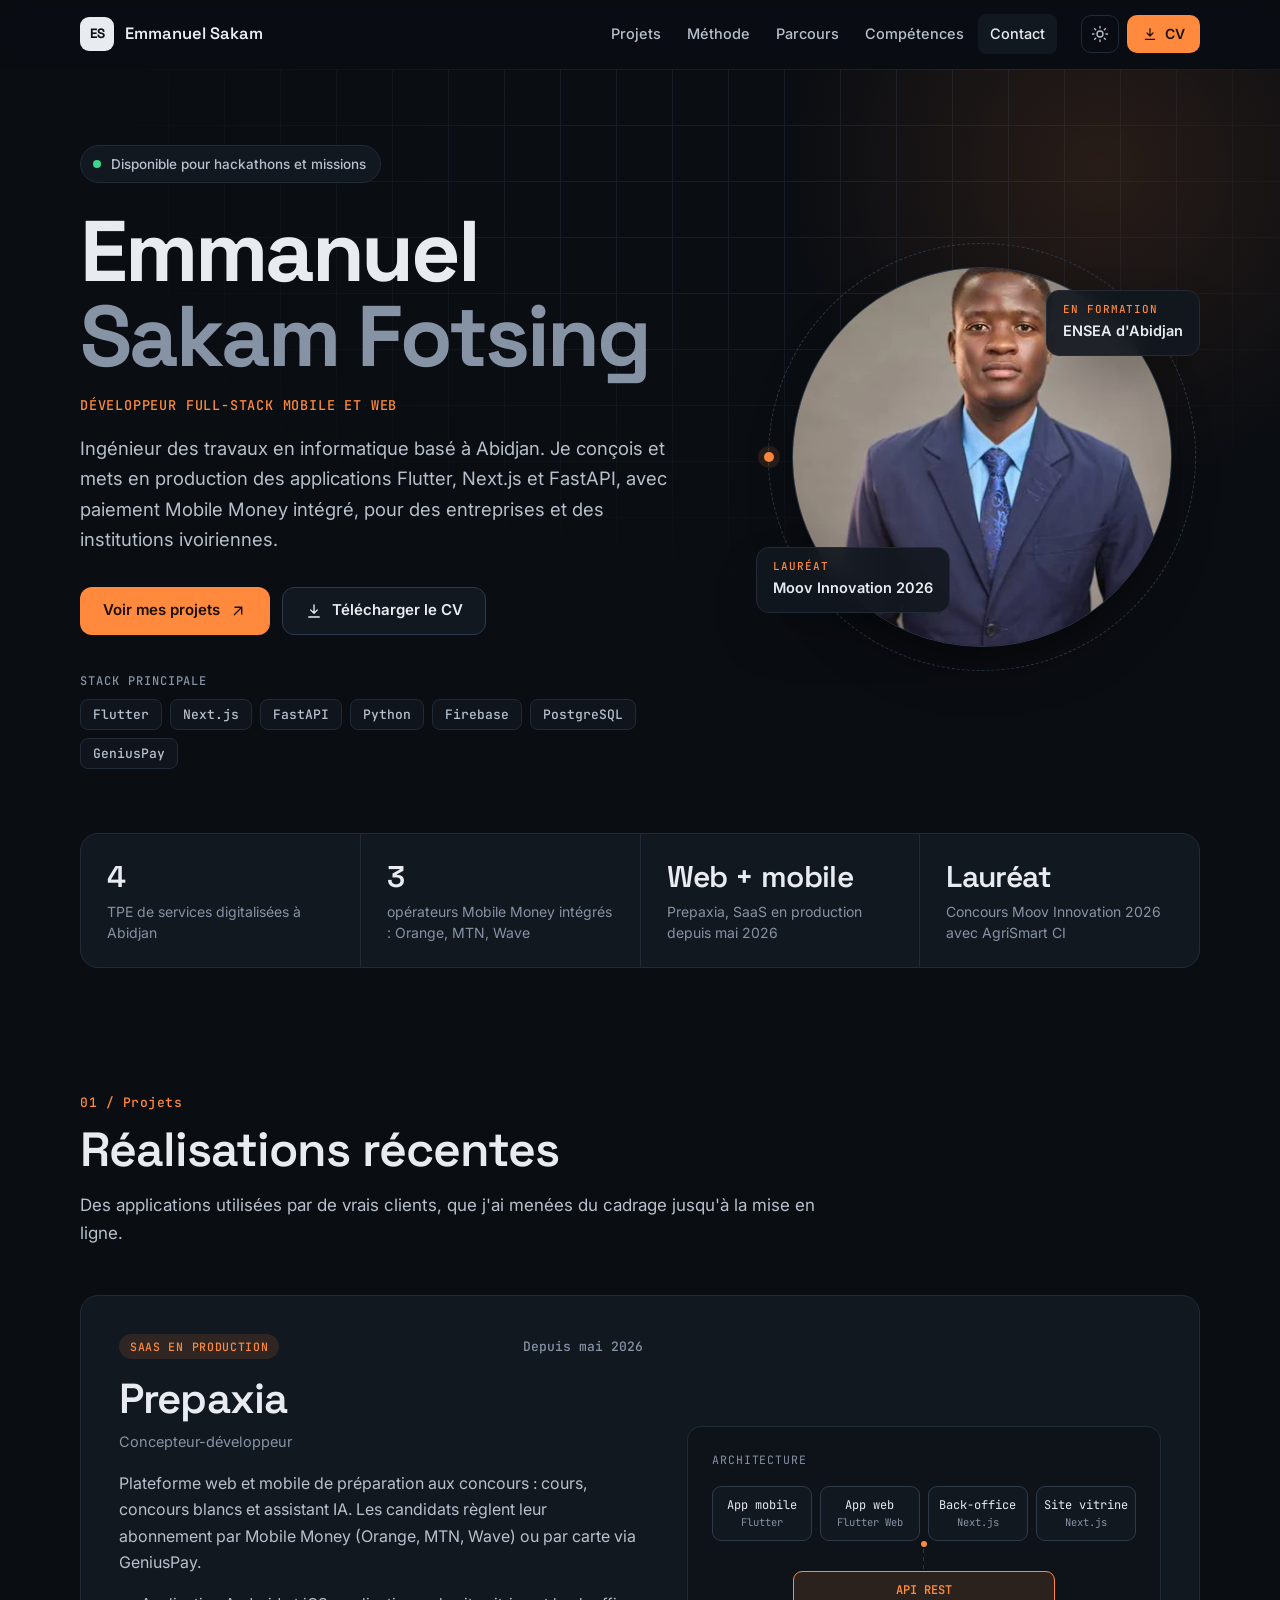
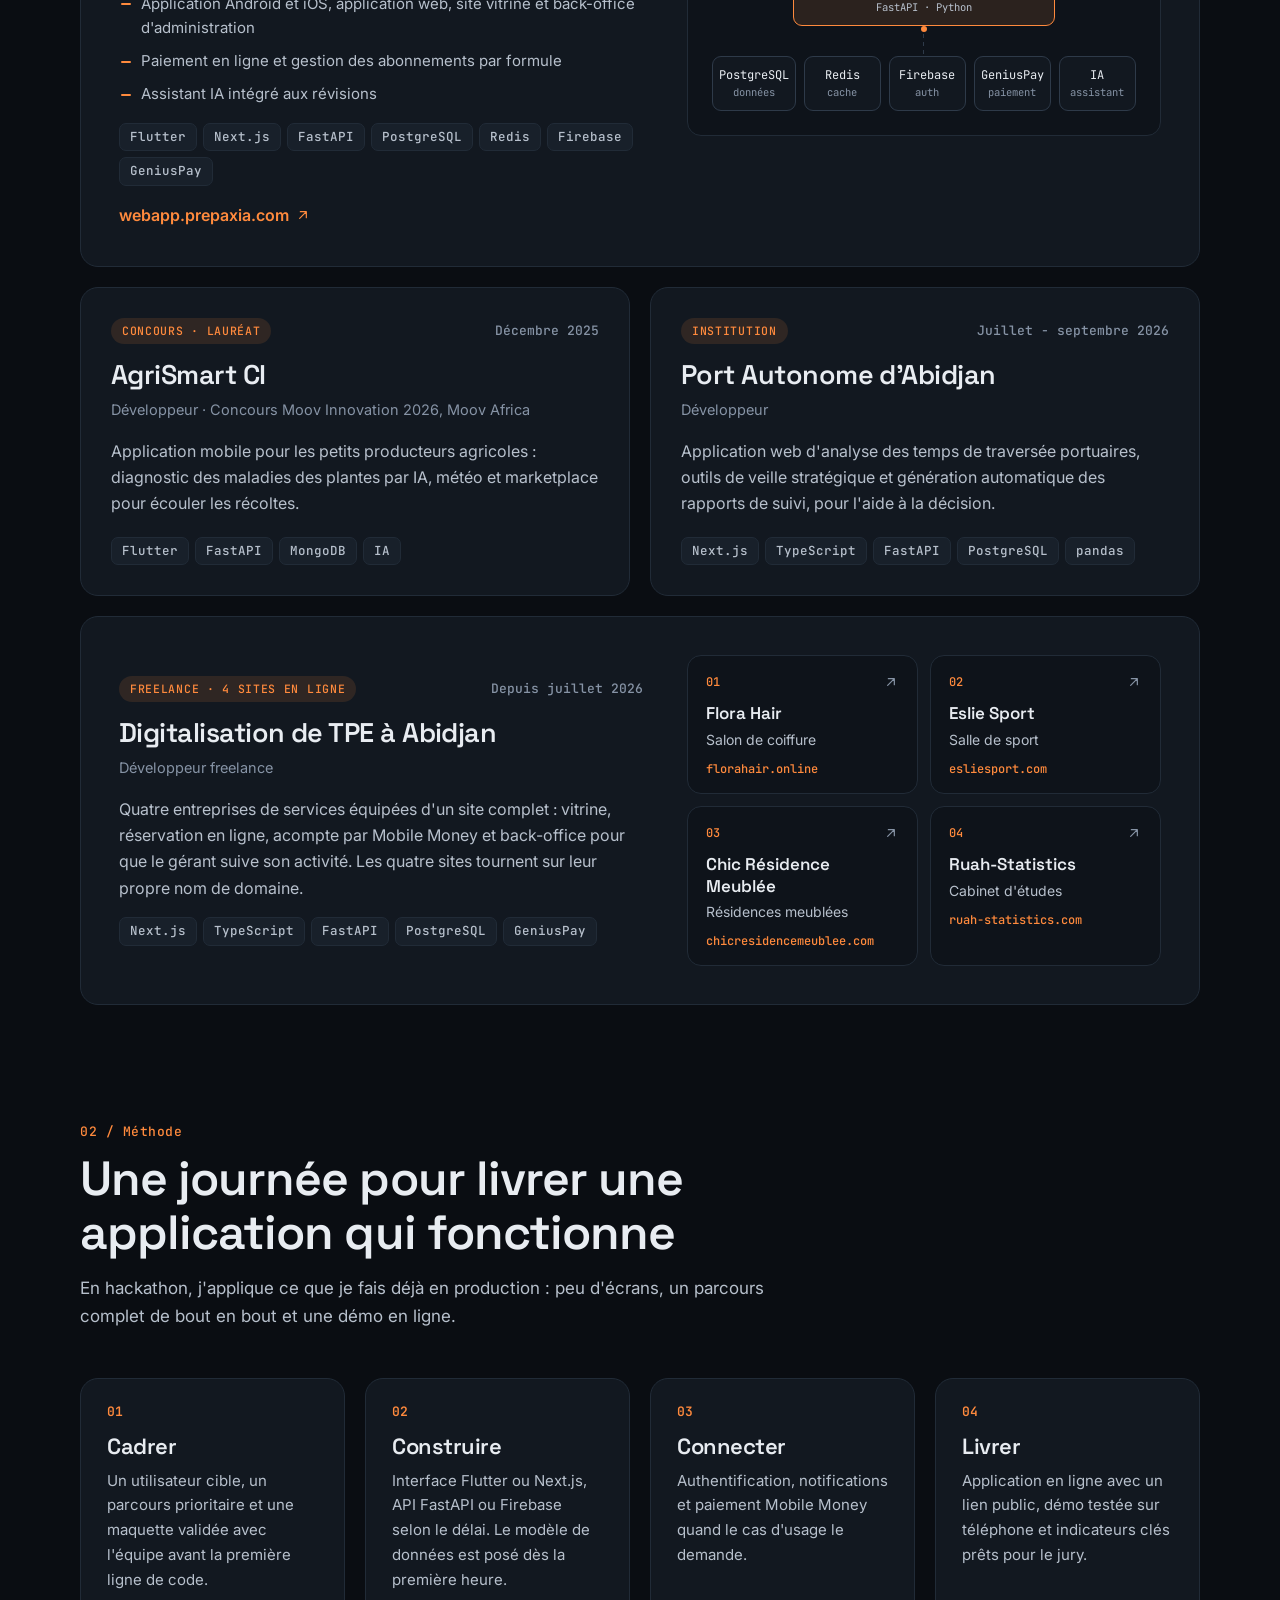
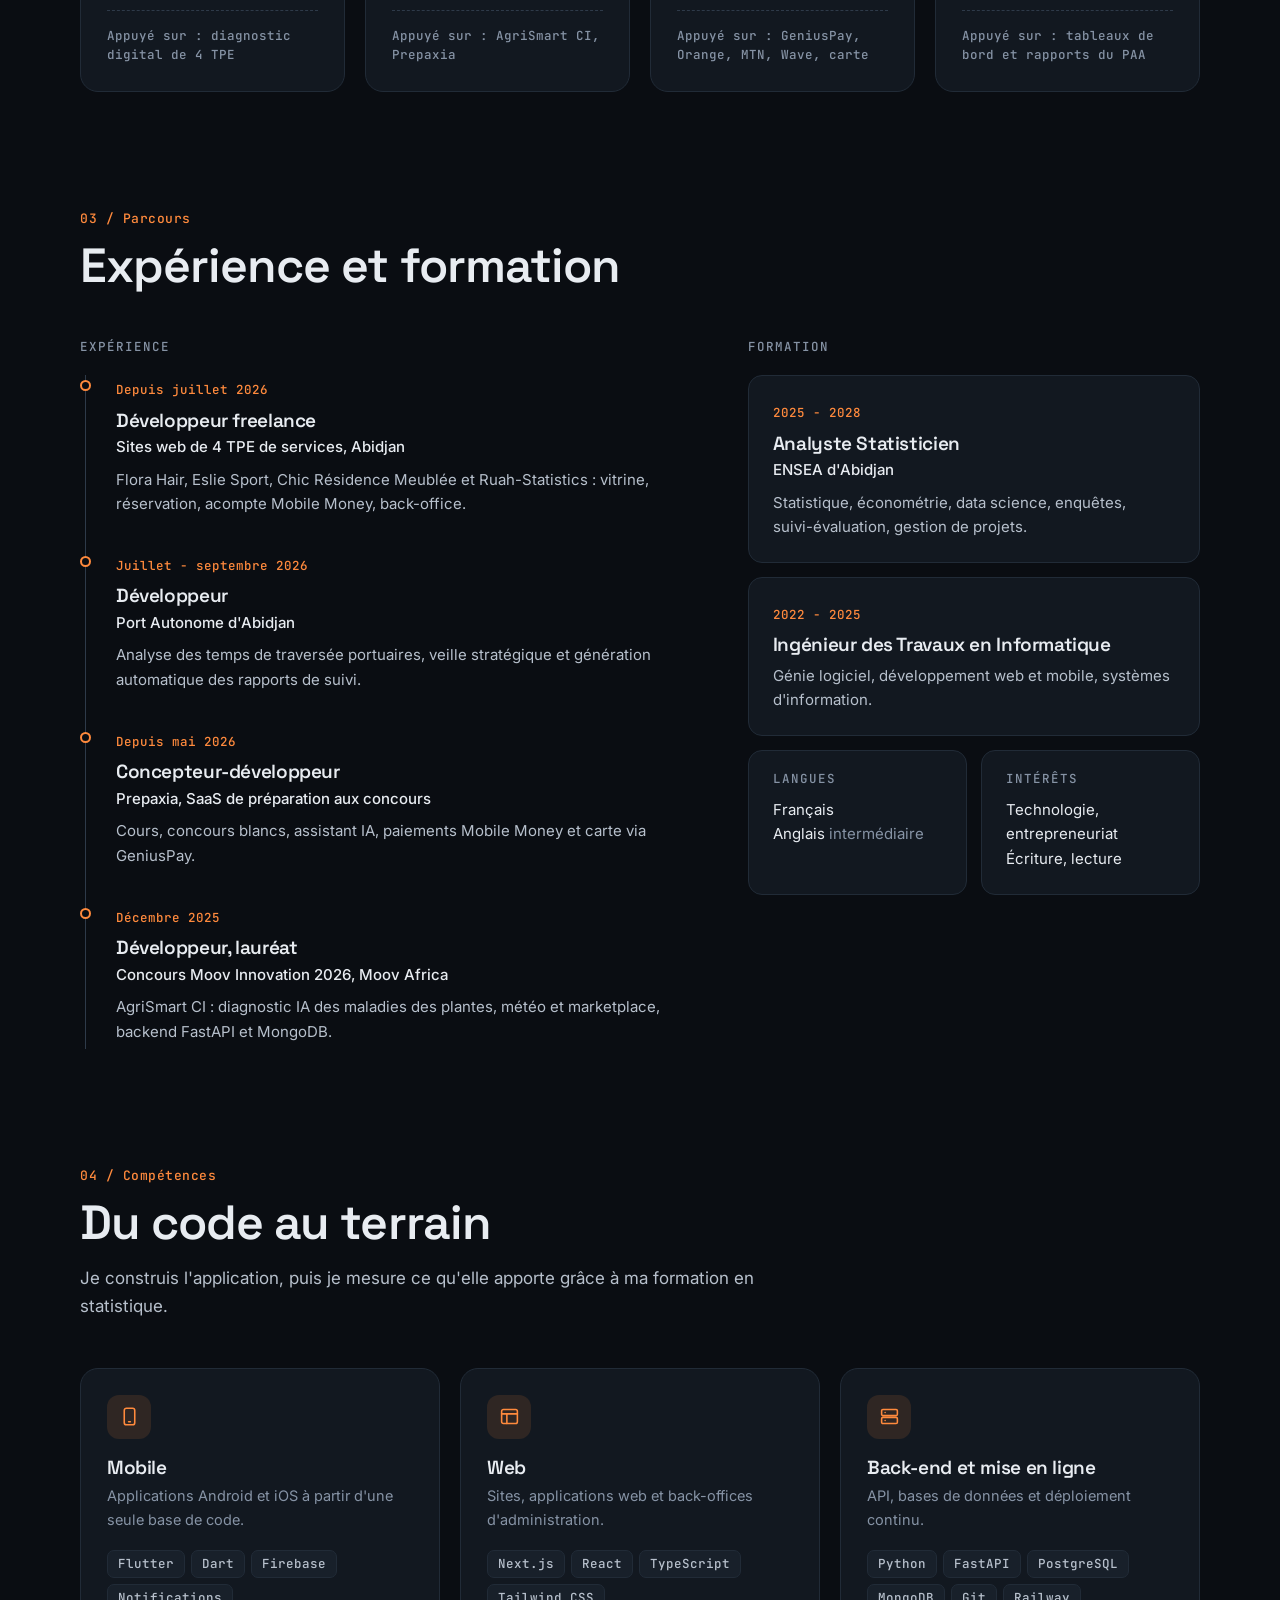
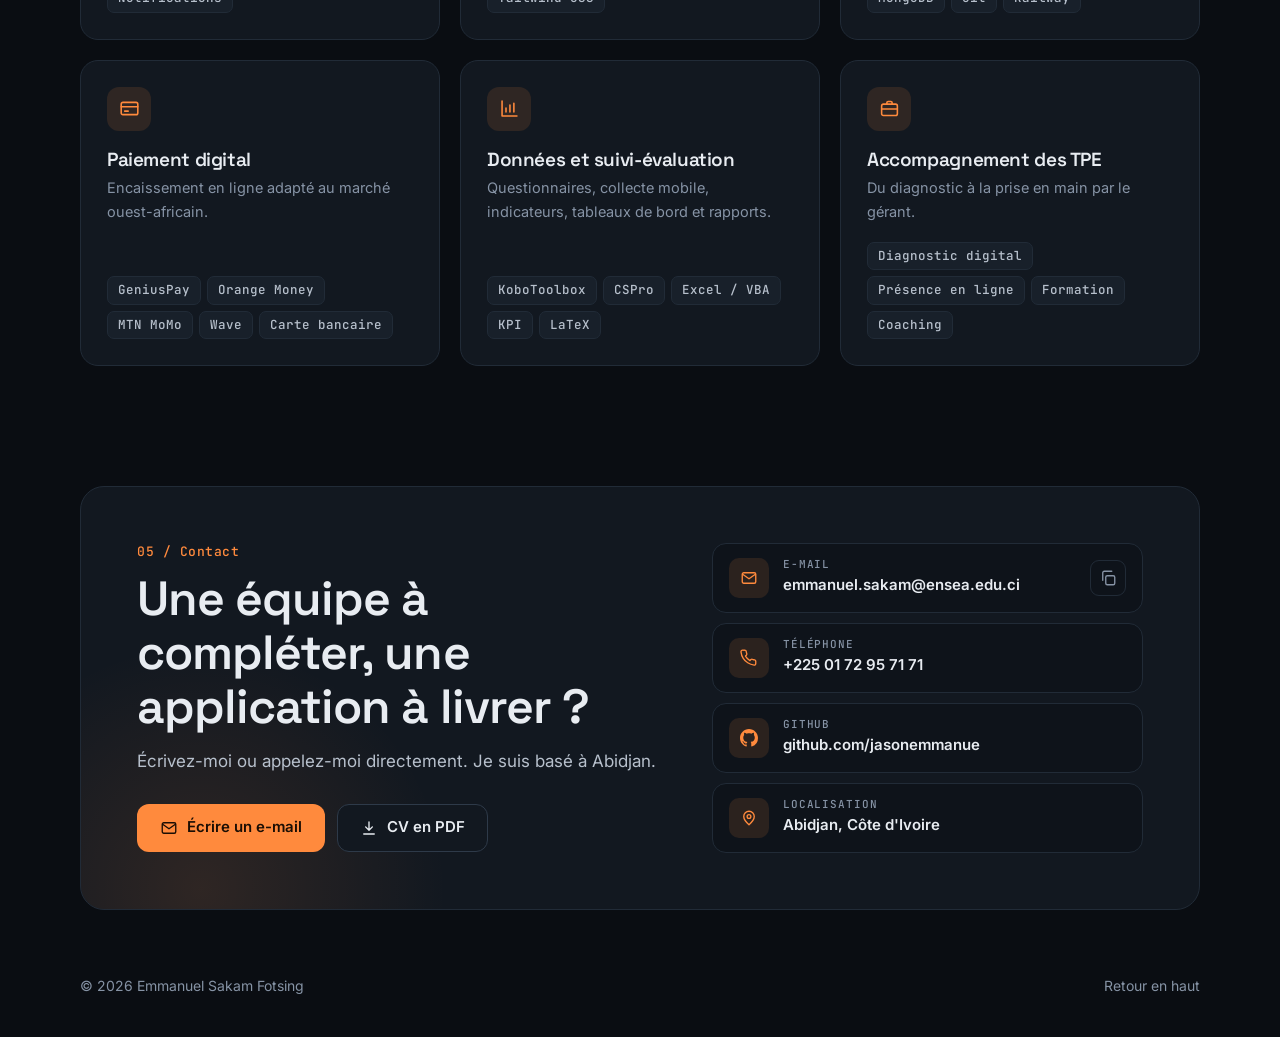
==== site/index.html @ eebc885f "Portfolio d'Emmanuel Sakam Fotsing Site statique (HTML, CSS, JavaScript) présentant mes projets, mon" ====
<!doctype html>
<html lang="fr" data-theme="dark">
<head>
  <meta charset="utf-8">
  <meta name="viewport" content="width=device-width, initial-scale=1">
  <title>Emmanuel Sakam Fotsing | Développeur full-stack Flutter, Next.js, FastAPI</title>
  <meta name="description" content="Portfolio d'Emmanuel Sakam Fotsing, ingénieur des travaux en informatique à Abidjan. Applications mobiles et web en Flutter, Next.js et FastAPI, avec paiement Mobile Money.">
  <meta name="author" content="Emmanuel Sakam Fotsing">
  <meta name="theme-color" content="#0A0D12">
  <link rel="canonical" href="https://portfolio-production-d388.up.railway.app/">
  <link rel="icon" href="assets/favicon.svg" type="image/svg+xml">
  <link rel="apple-touch-icon" href="assets/photo.jpg">

  <meta property="og:type" content="profile">
  <meta property="og:locale" content="fr_FR">
  <meta property="og:title" content="Emmanuel Sakam Fotsing | Développeur full-stack">
  <meta property="og:description" content="Applications mobiles et web en Flutter, Next.js et FastAPI, avec paiement Mobile Money. Abidjan, Côte d'Ivoire.">
  <meta property="og:url" content="https://portfolio-production-d388.up.railway.app/">
  <meta property="og:image" content="https://portfolio-production-d388.up.railway.app/assets/og.png">
  <meta property="og:image:width" content="1200">
  <meta property="og:image:height" content="630">
  <meta name="twitter:card" content="summary_large_image">

  <link rel="preconnect" href="https://fonts.googleapis.com">
  <link rel="preconnect" href="https://fonts.gstatic.com" crossorigin>
  <link rel="stylesheet" href="https://fonts.googleapis.com/css2?family=Inter:wght@400;500;600&family=JetBrains+Mono:wght@400;500;600&family=Space+Grotesk:wght@500;600;700&display=swap">
  <link rel="stylesheet" href="styles.css">
  <script>
    (function () {
      var t;
      try { t = localStorage.getItem("theme"); } catch (e) {}
      if (t === "light" || t === "dark") document.documentElement.setAttribute("data-theme", t);
      document.documentElement.classList.add("js");
    })();
  </script>
  <script type="application/ld+json">
  {
    "@context": "https://schema.org",
    "@type": "Person",
    "name": "Emmanuel Sakam Fotsing",
    "jobTitle": "Développeur full-stack mobile et web",
    "email": "mailto:emmanuel.sakam@ensea.edu.ci",
    "telephone": "+225 01 72 95 71 71",
    "address": { "@type": "PostalAddress", "addressLocality": "Abidjan", "addressCountry": "CI" },
    "alumniOf": "ENSEA d'Abidjan",
    "sameAs": ["https://github.com/jasonemmanue"],
    "knowsAbout": ["Flutter", "Next.js", "FastAPI", "Python", "Firebase", "Mobile Money", "Analyse de données"]
  }
  </script>
</head>
<body>
  <a class="skip" href="#contenu">Aller au contenu</a>

  <svg width="0" height="0" style="position:absolute" aria-hidden="true">
    <symbol id="i-sun" viewBox="0 0 24 24"><circle cx="12" cy="12" r="4"/><path d="M12 2v2M12 20v2M4.9 4.9l1.4 1.4M17.7 17.7l1.4 1.4M2 12h2M20 12h2M4.9 19.1l1.4-1.4M17.7 6.3l1.4-1.4"/></symbol>
    <symbol id="i-moon" viewBox="0 0 24 24"><path d="M21 12.8A9 9 0 1 1 11.2 3a7 7 0 0 0 9.8 9.8z"/></symbol>
    <symbol id="i-menu" viewBox="0 0 24 24"><path d="M4 7h16M4 12h16M4 17h16"/></symbol>
    <symbol id="i-arrow" viewBox="0 0 24 24"><path d="M7 17 17 7M8 7h9v9"/></symbol>
    <symbol id="i-down" viewBox="0 0 24 24"><path d="M12 4v11m0 0-4.5-4.5M12 15l4.5-4.5M5 20h14"/></symbol>
    <symbol id="i-mail" viewBox="0 0 24 24"><rect x="3" y="5" width="18" height="14" rx="2"/><path d="m3.5 7 8.5 6 8.5-6"/></symbol>
    <symbol id="i-phone" viewBox="0 0 24 24"><path d="M21 16.4v3a2 2 0 0 1-2.2 2 19.6 19.6 0 0 1-8.5-3 19.3 19.3 0 0 1-6-6 19.6 19.6 0 0 1-3-8.6A2 2 0 0 1 3.3 1.6h3a2 2 0 0 1 2 1.7c.1 1 .4 1.9.7 2.8a2 2 0 0 1-.5 2.1L7.3 9.4a16 16 0 0 0 6 6l1.3-1.3a2 2 0 0 1 2.1-.4c.9.3 1.8.6 2.8.7a2 2 0 0 1 1.5 2z"/></symbol>
    <symbol id="i-github" viewBox="0 0 16 16"><path fill="currentColor" stroke="none" d="M8 0C3.58 0 0 3.58 0 8c0 3.54 2.29 6.53 5.47 7.59.4.07.55-.17.55-.38 0-.19-.01-.82-.01-1.49-2.01.37-2.53-.49-2.69-.94-.09-.23-.48-.94-.82-1.13-.28-.15-.68-.52-.01-.53.63-.01 1.08.58 1.23.82.72 1.21 1.87.87 2.33.66.07-.52.28-.87.51-1.07-1.78-.2-3.64-.89-3.64-3.95 0-.87.31-1.59.82-2.15-.08-.2-.36-1.02.08-2.12 0 0 .67-.21 2.2.82.64-.18 1.32-.27 2-.27.68 0 1.36.09 2 .27 1.53-1.04 2.2-.82 2.2-.82.44 1.1.16 1.92.08 2.12.51.56.82 1.27.82 2.15 0 3.07-1.87 3.75-3.65 3.95.29.25.54.73.54 1.48 0 1.07-.01 1.93-.01 2.2 0 .21.15.46.55.38A8.01 8.01 0 0 0 16 8c0-4.42-3.58-8-8-8z"/></symbol>
    <symbol id="i-pin" viewBox="0 0 24 24"><path d="M12 21s-7-6.1-7-11a7 7 0 1 1 14 0c0 4.9-7 11-7 11z"/><circle cx="12" cy="10" r="2.5"/></symbol>
    <symbol id="i-copy" viewBox="0 0 24 24"><rect x="9" y="9" width="12" height="12" rx="2"/><path d="M5 15V5a2 2 0 0 1 2-2h10"/></symbol>
    <symbol id="i-check" viewBox="0 0 24 24"><path d="m5 12.5 4.5 4.5L19 7.5"/></symbol>
    <symbol id="i-mobile" viewBox="0 0 24 24"><rect x="6" y="2.5" width="12" height="19" rx="2.5"/><path d="M11 18h2"/></symbol>
    <symbol id="i-web" viewBox="0 0 24 24"><rect x="3" y="4" width="18" height="16" rx="2"/><path d="M3 9h18M9 9v11"/></symbol>
    <symbol id="i-server" viewBox="0 0 24 24"><rect x="3" y="4" width="18" height="7" rx="1.5"/><rect x="3" y="13" width="18" height="7" rx="1.5"/><path d="M7 7.5h.01M7 16.5h.01"/></symbol>
    <symbol id="i-card" viewBox="0 0 24 24"><rect x="2.5" y="5" width="19" height="14" rx="2"/><path d="M2.5 10h19M6.5 15h4"/></symbol>
    <symbol id="i-chart" viewBox="0 0 24 24"><path d="M3.5 3.5v17h17"/><path d="M8 16v-4.5M12.5 16V8M17 16V6"/></symbol>
    <symbol id="i-brief" viewBox="0 0 24 24"><rect x="3" y="7" width="18" height="13" rx="2"/><path d="M9 7V5.5A1.5 1.5 0 0 1 10.5 4h3A1.5 1.5 0 0 1 15 5.5V7M3 12.5h18"/></symbol>
  </svg>

  <header class="nav">
    <div class="wrap nav-in">
      <a class="brand" href="#top" aria-label="Retour en haut de page">
        <span class="mark">ES</span>
        <span class="brand-name">Emmanuel Sakam</span>
      </a>
      <nav class="links" id="menu" aria-label="Navigation principale">
        <a href="#projets">Projets</a>
        <a href="#methode">Méthode</a>
        <a href="#parcours">Parcours</a>
        <a href="#competences">Compétences</a>
        <a href="#contact">Contact</a>
      </nav>
      <div class="nav-actions">
        <button class="icon-btn" id="theme" type="button" aria-label="Basculer entre thème clair et thème sombre">
          <svg class="i i-sun"><use href="#i-sun"/></svg>
          <svg class="i i-moon"><use href="#i-moon"/></svg>
        </button>
        <a class="btn btn-sm btn-primary nav-cv" href="assets/CV_Emmanuel_Sakam_Fotsing.pdf" download>
          <svg class="i"><use href="#i-down"/></svg>CV
        </a>
        <button class="icon-btn menu-btn" id="menu-btn" type="button" aria-expanded="false" aria-controls="menu" aria-label="Ouvrir le menu">
          <svg class="i"><use href="#i-menu"/></svg>
        </button>
      </div>
    </div>
  </header>

  <main id="contenu">
    <section class="hero" id="top">
      <div class="bg-grid" aria-hidden="true"></div>
      <div class="bg-glow" aria-hidden="true"></div>
      <div class="wrap hero-in">
        <div class="hero-text">
          <p class="status"><span class="dot" aria-hidden="true"></span>Disponible pour hackathons et missions</p>
          <h1>Emmanuel <span class="l2">Sakam Fotsing</span></h1>
          <p class="role">Développeur full-stack mobile et web</p>
          <p class="lead">
            Ingénieur des travaux en informatique basé à Abidjan. Je conçois et mets en production
            des applications Flutter, Next.js et FastAPI, avec paiement Mobile Money intégré,
            pour des entreprises et des institutions ivoiriennes.
          </p>
          <div class="cta">
            <a class="btn btn-primary" href="#projets">Voir mes projets<svg class="i"><use href="#i-arrow"/></svg></a>
            <a class="btn btn-ghost" href="assets/CV_Emmanuel_Sakam_Fotsing.pdf" download><svg class="i"><use href="#i-down"/></svg>Télécharger le CV</a>
          </div>
          <div class="hero-stack">
            <span class="stack-label">Stack principale</span>
            <ul aria-label="Technologies principales">
              <li>Flutter</li><li>Next.js</li><li>FastAPI</li><li>Python</li><li>Firebase</li><li>PostgreSQL</li><li>GeniusPay</li>
            </ul>
          </div>
        </div>

        <div class="hero-visual">
          <div class="orbit" aria-hidden="true"></div>
          <div class="portrait">
            <picture>
              <source srcset="assets/photo.webp" type="image/webp">
              <img src="assets/photo.jpg" alt="Portrait d'Emmanuel Sakam Fotsing" width="410" height="410" fetchpriority="high">
            </picture>
          </div>
          <div class="float-card card-a">
            <span class="k">Lauréat</span>
            <span class="v">Moov Innovation 2026</span>
          </div>
          <div class="float-card card-b">
            <span class="k">En formation</span>
            <span class="v">ENSEA d'Abidjan</span>
          </div>
        </div>
      </div>

      <div class="wrap">
        <dl class="stats reveal">
          <div><dt>4</dt><dd>TPE de services digitalisées à Abidjan</dd></div>
          <div><dt>3</dt><dd>opérateurs Mobile Money intégrés : Orange, MTN, Wave</dd></div>
          <div><dt>Web + mobile</dt><dd>Prepaxia, SaaS en production depuis mai 2026</dd></div>
          <div><dt>Lauréat</dt><dd>Concours Moov Innovation 2026 avec AgriSmart CI</dd></div>
        </dl>
      </div>
    </section>

    <section class="section wrap" id="projets">
      <div class="section-head reveal">
        <p class="kicker">01 / Projets</p>
        <h2>Réalisations récentes</h2>
        <p class="sub">Des applications utilisées par de vrais clients, que j'ai menées du cadrage jusqu'à la mise en ligne.</p>
      </div>

      <div class="projects">
        <article class="project featured reveal">
          <div class="p-body">
            <div class="p-meta"><span class="p-tag">SaaS en production</span><span class="p-date">Depuis mai 2026</span></div>
            <h3>Prepaxia</h3>
            <p class="p-role">Concepteur-développeur</p>
            <p class="desc">
              Plateforme web et mobile de préparation aux concours : cours, concours blancs et assistant IA.
              Les candidats règlent leur abonnement par Mobile Money (Orange, MTN, Wave) ou par carte via GeniusPay.
            </p>
            <ul class="p-points">
              <li>Application Android et iOS, application web, site vitrine et back-office d'administration</li>
              <li>Paiement en ligne et gestion des abonnements par formule</li>
              <li>Assistant IA intégré aux révisions</li>
            </ul>
            <ul class="chips">
              <li>Flutter</li><li>Next.js</li><li>FastAPI</li><li>PostgreSQL</li><li>Redis</li><li>Firebase</li><li>GeniusPay</li>
            </ul>
            <a class="p-link" href="https://webapp.prepaxia.com" target="_blank" rel="noopener">webapp.prepaxia.com<svg class="i"><use href="#i-arrow"/></svg></a>
          </div>

          <figure class="arch" aria-label="Architecture technique de Prepaxia">
            <figcaption class="arch-label">Architecture</figcaption>
            <div class="arch-row">
              <span class="node">App mobile<small>Flutter</small></span>
              <span class="node">App web<small>Flutter Web</small></span>
              <span class="node">Back-office<small>Next.js</small></span>
              <span class="node">Site vitrine<small>Next.js</small></span>
            </div>
            <div class="arch-link" aria-hidden="true"></div>
            <div class="node node-core">API REST<small>FastAPI · Python</small></div>
            <div class="arch-link" aria-hidden="true"></div>
            <div class="arch-row arch-row-5">
              <span class="node">PostgreSQL<small>données</small></span>
              <span class="node">Redis<small>cache</small></span>
              <span class="node">Firebase<small>auth</small></span>
              <span class="node">GeniusPay<small>paiement</small></span>
              <span class="node">IA<small>assistant</small></span>
            </div>
          </figure>
        </article>

        <article class="project reveal">
          <div class="p-meta"><span class="p-tag">Concours · Lauréat</span><span class="p-date">Décembre 2025</span></div>
          <h3>AgriSmart CI</h3>
          <p class="p-role">Développeur · Concours Moov Innovation 2026, Moov Africa</p>
          <p class="desc">
            Application mobile pour les petits producteurs agricoles : diagnostic des maladies des plantes par IA,
            météo et marketplace pour écouler les récoltes.
          </p>
          <ul class="chips"><li>Flutter</li><li>FastAPI</li><li>MongoDB</li><li>IA</li></ul>
        </article>

        <article class="project reveal">
          <div class="p-meta"><span class="p-tag">Institution</span><span class="p-date">Juillet - septembre 2026</span></div>
          <h3>Port Autonome d'Abidjan</h3>
          <p class="p-role">Développeur</p>
          <p class="desc">
            Application web d'analyse des temps de traversée portuaires, outils de veille stratégique
            et génération automatique des rapports de suivi, pour l'aide à la décision.
          </p>
          <ul class="chips"><li>Next.js</li><li>TypeScript</li><li>FastAPI</li><li>PostgreSQL</li><li>pandas</li></ul>
        </article>

        <article class="project project-wide reveal">
          <div class="p-body">
            <div class="p-meta"><span class="p-tag">Freelance · 4 sites en ligne</span><span class="p-date">Depuis juillet 2026</span></div>
            <h3>Digitalisation de TPE à Abidjan</h3>
            <p class="p-role">Développeur freelance</p>
            <p class="desc">
              Quatre entreprises de services équipées d'un site complet : vitrine, réservation en ligne,
              acompte par Mobile Money et back-office pour que le gérant suive son activité.
              Les quatre sites tournent sur leur propre nom de domaine.
            </p>
            <ul class="chips"><li>Next.js</li><li>TypeScript</li><li>FastAPI</li><li>PostgreSQL</li><li>GeniusPay</li></ul>
          </div>
          <ul class="clients" aria-label="Sites clients en ligne">
            <li>
              <a href="https://www.florahair.online" target="_blank" rel="noopener" aria-label="Flora Hair, salon de coiffure, ouvrir le site">
                <span class="c-top"><span class="c-n">01</span><svg class="i"><use href="#i-arrow"/></svg></span>
                <span class="c-name">Flora Hair</span>
                <span class="c-type">Salon de coiffure</span>
                <span class="c-url">florahair.online</span>
              </a>
            </li>
            <li>
              <a href="https://www.esliesport.com" target="_blank" rel="noopener" aria-label="Eslie Sport, salle de sport, ouvrir le site">
                <span class="c-top"><span class="c-n">02</span><svg class="i"><use href="#i-arrow"/></svg></span>
                <span class="c-name">Eslie Sport</span>
                <span class="c-type">Salle de sport</span>
                <span class="c-url">esliesport.com</span>
              </a>
            </li>
            <li>
              <a href="https://www.chicresidencemeublee.com" target="_blank" rel="noopener" aria-label="Chic Résidence Meublée, résidences meublées, ouvrir le site">
                <span class="c-top"><span class="c-n">03</span><svg class="i"><use href="#i-arrow"/></svg></span>
                <span class="c-name">Chic Résidence Meublée</span>
                <span class="c-type">Résidences meublées</span>
                <span class="c-url">chicresidencemeublee.com</span>
              </a>
            </li>
            <li>
              <a href="https://www.ruah-statistics.com" target="_blank" rel="noopener" aria-label="Ruah-Statistics, cabinet d'études, ouvrir le site">
                <span class="c-top"><span class="c-n">04</span><svg class="i"><use href="#i-arrow"/></svg></span>
                <span class="c-name">Ruah-Statistics</span>
                <span class="c-type">Cabinet d'études</span>
                <span class="c-url">ruah-statistics.com</span>
              </a>
            </li>
          </ul>
        </article>
      </div>
    </section>

    <section class="section wrap" id="methode">
      <div class="section-head reveal">
        <p class="kicker">02 / Méthode</p>
        <h2>Une journée pour livrer une application qui fonctionne</h2>
        <p class="sub">En hackathon, j'applique ce que je fais déjà en production : peu d'écrans, un parcours complet de bout en bout et une démo en ligne.</p>
      </div>
      <ol class="steps">
        <li class="step reveal">
          <span class="n">01</span>
          <h3>Cadrer</h3>
          <p>Un utilisateur cible, un parcours prioritaire et une maquette validée avec l'équipe avant la première ligne de code.</p>
          <p class="proof">Appuyé sur : diagnostic digital de 4 TPE</p>
        </li>
        <li class="step reveal">
          <span class="n">02</span>
          <h3>Construire</h3>
          <p>Interface Flutter ou Next.js, API FastAPI ou Firebase selon le délai. Le modèle de données est posé dès la première heure.</p>
          <p class="proof">Appuyé sur : AgriSmart CI, Prepaxia</p>
        </li>
        <li class="step reveal">
          <span class="n">03</span>
          <h3>Connecter</h3>
          <p>Authentification, notifications et paiement Mobile Money quand le cas d'usage le demande.</p>
          <p class="proof">Appuyé sur : GeniusPay, Orange, MTN, Wave, carte</p>
        </li>
        <li class="step reveal">
          <span class="n">04</span>
          <h3>Livrer</h3>
          <p>Application en ligne avec un lien public, démo testée sur téléphone et indicateurs clés prêts pour le jury.</p>
          <p class="proof">Appuyé sur : tableaux de bord et rapports du PAA</p>
        </li>
      </ol>
    </section>

    <section class="section wrap" id="parcours">
      <div class="section-head reveal">
        <p class="kicker">03 / Parcours</p>
        <h2>Expérience et formation</h2>
      </div>
      <div class="cols">
        <div class="reveal">
          <h3 class="col-title">Expérience</h3>
          <ol class="timeline">
            <li class="tl-item">
              <span class="tl-date">Depuis juillet 2026</span>
              <h4>Développeur freelance</h4>
              <p class="tl-org">Sites web de 4 TPE de services, Abidjan</p>
              <p>Flora Hair, Eslie Sport, Chic Résidence Meublée et Ruah-Statistics : vitrine, réservation, acompte Mobile Money, back-office.</p>
            </li>
            <li class="tl-item">
              <span class="tl-date">Juillet - septembre 2026</span>
              <h4>Développeur</h4>
              <p class="tl-org">Port Autonome d'Abidjan</p>
              <p>Analyse des temps de traversée portuaires, veille stratégique et génération automatique des rapports de suivi.</p>
            </li>
            <li class="tl-item">
              <span class="tl-date">Depuis mai 2026</span>
              <h4>Concepteur-développeur</h4>
              <p class="tl-org">Prepaxia, SaaS de préparation aux concours</p>
              <p>Cours, concours blancs, assistant IA, paiements Mobile Money et carte via GeniusPay.</p>
            </li>
            <li class="tl-item">
              <span class="tl-date">Décembre 2025</span>
              <h4>Développeur, lauréat</h4>
              <p class="tl-org">Concours Moov Innovation 2026, Moov Africa</p>
              <p>AgriSmart CI : diagnostic IA des maladies des plantes, météo et marketplace, backend FastAPI et MongoDB.</p>
            </li>
          </ol>
        </div>

        <div class="reveal">
          <h3 class="col-title">Formation</h3>
          <div class="edu">
            <article class="edu-card">
              <span class="tl-date">2025 - 2028</span>
              <h4>Analyste Statisticien</h4>
              <p class="tl-org">ENSEA d'Abidjan</p>
              <p>Statistique, économétrie, data science, enquêtes, suivi-évaluation, gestion de projets.</p>
            </article>
            <article class="edu-card">
              <span class="tl-date">2022 - 2025</span>
              <h4>Ingénieur des Travaux en Informatique</h4>
              <p>Génie logiciel, développement web et mobile, systèmes d'information.</p>
            </article>
          </div>
          <div class="mini">
            <div class="mini-card">
              <h3 class="col-title">Langues</h3>
              <p>Français</p>
              <p>Anglais <span class="muted">intermédiaire</span></p>
            </div>
            <div class="mini-card">
              <h3 class="col-title">Intérêts</h3>
              <p>Technologie, entrepreneuriat</p>
              <p>Écriture, lecture</p>
            </div>
          </div>
        </div>
      </div>
    </section>

    <section class="section wrap" id="competences">
      <div class="section-head reveal">
        <p class="kicker">04 / Compétences</p>
        <h2>Du code au terrain</h2>
        <p class="sub">Je construis l'application, puis je mesure ce qu'elle apporte grâce à ma formation en statistique.</p>
      </div>
      <div class="skills">
        <article class="skill reveal">
          <span class="skill-ico"><svg class="i"><use href="#i-mobile"/></svg></span>
          <h3>Mobile</h3>
          <p>Applications Android et iOS à partir d'une seule base de code.</p>
          <ul class="chips"><li>Flutter</li><li>Dart</li><li>Firebase</li><li>Notifications</li></ul>
        </article>
        <article class="skill reveal">
          <span class="skill-ico"><svg class="i"><use href="#i-web"/></svg></span>
          <h3>Web</h3>
          <p>Sites, applications web et back-offices d'administration.</p>
          <ul class="chips"><li>Next.js</li><li>React</li><li>TypeScript</li><li>Tailwind CSS</li></ul>
        </article>
        <article class="skill reveal">
          <span class="skill-ico"><svg class="i"><use href="#i-server"/></svg></span>
          <h3>Back-end et mise en ligne</h3>
          <p>API, bases de données et déploiement continu.</p>
          <ul class="chips"><li>Python</li><li>FastAPI</li><li>PostgreSQL</li><li>MongoDB</li><li>Git</li><li>Railway</li></ul>
        </article>
        <article class="skill reveal">
          <span class="skill-ico"><svg class="i"><use href="#i-card"/></svg></span>
          <h3>Paiement digital</h3>
          <p>Encaissement en ligne adapté au marché ouest-africain.</p>
          <ul class="chips"><li>GeniusPay</li><li>Orange Money</li><li>MTN MoMo</li><li>Wave</li><li>Carte bancaire</li></ul>
        </article>
        <article class="skill reveal">
          <span class="skill-ico"><svg class="i"><use href="#i-chart"/></svg></span>
          <h3>Données et suivi-évaluation</h3>
          <p>Questionnaires, collecte mobile, indicateurs, tableaux de bord et rapports.</p>
          <ul class="chips"><li>KoboToolbox</li><li>CSPro</li><li>Excel / VBA</li><li>KPI</li><li>LaTeX</li></ul>
        </article>
        <article class="skill reveal">
          <span class="skill-ico"><svg class="i"><use href="#i-brief"/></svg></span>
          <h3>Accompagnement des TPE</h3>
          <p>Du diagnostic à la prise en main par le gérant.</p>
          <ul class="chips"><li>Diagnostic digital</li><li>Présence en ligne</li><li>Formation</li><li>Coaching</li></ul>
        </article>
      </div>
    </section>

    <section class="section wrap" id="contact">
      <div class="contact-card reveal">
        <div class="contact-text">
          <p class="kicker">05 / Contact</p>
          <h2>Une équipe à compléter, une application à livrer ?</h2>
          <p class="sub">Écrivez-moi ou appelez-moi directement. Je suis basé à Abidjan.</p>
          <div class="cta">
            <a class="btn btn-primary" href="mailto:emmanuel.sakam@ensea.edu.ci"><svg class="i"><use href="#i-mail"/></svg>Écrire un e-mail</a>
            <a class="btn btn-ghost" href="assets/CV_Emmanuel_Sakam_Fotsing.pdf" download><svg class="i"><use href="#i-down"/></svg>CV en PDF</a>
          </div>
        </div>
        <ul class="c-list">
          <li class="c-item">
            <span class="c-ico"><svg class="i"><use href="#i-mail"/></svg></span>
            <span class="c-txt"><span class="c-k">E-mail</span><a class="c-v" href="mailto:emmanuel.sakam@ensea.edu.ci">emmanuel.sakam@ensea.edu.ci</a></span>
            <button class="copy" type="button" data-copy="emmanuel.sakam@ensea.edu.ci" aria-label="Copier l'adresse e-mail">
              <svg class="i ic-copy"><use href="#i-copy"/></svg><svg class="i ic-ok"><use href="#i-check"/></svg>
            </button>
          </li>
          <li class="c-item">
            <span class="c-ico"><svg class="i"><use href="#i-phone"/></svg></span>
            <span class="c-txt"><span class="c-k">Téléphone</span><a class="c-v" href="tel:+2250172957171">+225 01 72 95 71 71</a></span>
          </li>
          <li class="c-item">
            <span class="c-ico"><svg class="i"><use href="#i-github"/></svg></span>
            <span class="c-txt"><span class="c-k">GitHub</span><a class="c-v" href="https://github.com/jasonemmanue" target="_blank" rel="noopener">github.com/jasonemmanue</a></span>
          </li>
          <li class="c-item">
            <span class="c-ico"><svg class="i"><use href="#i-pin"/></svg></span>
            <span class="c-txt"><span class="c-k">Localisation</span><span class="c-v">Abidjan, Côte d'Ivoire</span></span>
          </li>
        </ul>
      </div>
    </section>
  </main>

  <footer class="wrap footer">
    <p>© <span id="year">2026</span> Emmanuel Sakam Fotsing</p>
    <a href="#top">Retour en haut</a>
  </footer>

  <script src="main.js" defer></script>
</body>
</html>
---- site/styles.css ----
:root {
  --bg: #0a0d12;
  --bg-2: #0e131a;
  --surface: #121820;
  --surface-2: #18202a;
  --border: #212b37;
  --border-2: #2e3a49;
  --text: #e8ecf1;
  --text-2: #b7c0cc;
  --muted: #8693a5;
  --accent: #ff8a3d;
  --accent-2: #ffa766;
  --accent-soft: rgba(255, 138, 61, 0.12);
  --on-accent: #1b0e04;
  --ok: #3dd68c;
  --shadow: 0 24px 60px -24px rgba(0, 0, 0, 0.7);
  --radius: 18px;
  --font-head: "Space Grotesk", ui-sans-serif, system-ui, sans-serif;
  --font-body: "Inter", ui-sans-serif, system-ui, -apple-system, "Segoe UI", Roboto, sans-serif;
  --font-mono: "JetBrains Mono", ui-monospace, SFMono-Regular, Consolas, monospace;
  color-scheme: dark;
}

:root[data-theme="light"] {
  --bg: #f6f5f1;
  --bg-2: #efede7;
  --surface: #ffffff;
  --surface-2: #f6f4ef;
  --border: #e3e0d8;
  --border-2: #d2cdc1;
  --text: #121720;
  --text-2: #3a4352;
  --muted: #5e6876;
  --accent: #c2560b;
  --accent-2: #a64906;
  --accent-soft: rgba(194, 86, 11, 0.09);
  --on-accent: #ffffff;
  --ok: #138a52;
  --shadow: 0 24px 60px -28px rgba(40, 30, 15, 0.28);
  color-scheme: light;
}

*, *::before, *::after { box-sizing: border-box; }
html { scroll-behavior: smooth; scroll-padding-top: 84px; -webkit-text-size-adjust: 100%; }
body {
  margin: 0;
  background: var(--bg);
  color: var(--text);
  font: 400 16px/1.65 var(--font-body);
  -webkit-font-smoothing: antialiased;
  overflow-x: hidden;
  transition: background-color 0.25s ease, color 0.25s ease;
}
img { display: block; max-width: 100%; height: auto; }
a { color: inherit; text-decoration: none; }
ul, ol { margin: 0; padding: 0; list-style: none; }
h1, h2, h3, h4 { margin: 0; font-family: var(--font-head); line-height: 1.12; letter-spacing: -0.02em; }
p, dl, dd, figure { margin: 0; }
button { font: inherit; }
:focus-visible { outline: 2px solid var(--accent); outline-offset: 3px; border-radius: 6px; }
::selection { background: var(--accent); color: var(--on-accent); }

.wrap { width: 100%; max-width: 1160px; margin: 0 auto; padding: 0 20px; }
.muted { color: var(--muted); }

.skip {
  position: absolute; left: -9999px; top: 12px; z-index: 100;
  padding: 10px 16px; border-radius: 10px; background: var(--accent); color: var(--on-accent); font-weight: 600;
}
.skip:focus { left: 16px; }

.i {
  width: 18px; height: 18px; flex: none;
  fill: none; stroke: currentColor; stroke-width: 1.8; stroke-linecap: round; stroke-linejoin: round;
}

/* Navigation */
.nav {
  position: sticky; top: 0; z-index: 50;
  background: color-mix(in srgb, var(--bg) 80%, transparent);
  -webkit-backdrop-filter: saturate(160%) blur(14px);
  backdrop-filter: saturate(160%) blur(14px);
  border-bottom: 1px solid transparent;
  transition: border-color 0.2s ease;
}
.nav.scrolled { border-bottom-color: var(--border); }
.nav-in { display: flex; align-items: center; gap: 24px; height: 68px; }
.brand { display: flex; align-items: center; gap: 11px; font-family: var(--font-head); font-weight: 600; font-size: 16.5px; }
.mark {
  display: grid; place-items: center; width: 34px; height: 34px; border-radius: 9px;
  background: var(--text); color: var(--bg); font: 700 13.5px/1 var(--font-head); letter-spacing: 0;
}
.links { display: flex; gap: 2px; margin-left: auto; }
.links a {
  padding: 8px 12px; border-radius: 8px; color: var(--text-2); font-size: 14.5px; font-weight: 500;
  transition: color 0.15s ease, background-color 0.15s ease;
}
.links a:hover, .links a[aria-current="true"] { color: var(--text); background: var(--surface); }
.nav-actions { display: flex; align-items: center; gap: 8px; }
.icon-btn {
  display: grid; place-items: center; width: 38px; height: 38px; padding: 0;
  border-radius: 10px; border: 1px solid var(--border); background: transparent; color: var(--text-2); cursor: pointer;
  transition: color 0.15s ease, border-color 0.15s ease;
}
.icon-btn:hover { color: var(--text); border-color: var(--border-2); }
.i-moon { display: none; }
:root[data-theme="light"] .i-sun { display: none; }
:root[data-theme="light"] .i-moon { display: block; }
.menu-btn { display: none; }

/* Boutons */
.btn {
  display: inline-flex; align-items: center; justify-content: center; gap: 9px;
  height: 48px; padding: 0 22px; border-radius: 12px; border: 1px solid transparent;
  font-weight: 600; font-size: 15px; white-space: nowrap; cursor: pointer;
  transition: transform 0.15s ease, background-color 0.2s ease, border-color 0.2s ease;
}
.btn:hover { transform: translateY(-1px); }
.btn-primary { background: var(--accent); color: var(--on-accent); }
.btn-primary:hover { background: var(--accent-2); }
.btn-ghost { background: var(--surface); border-color: var(--border-2); color: var(--text); }
.btn-ghost:hover { border-color: var(--muted); }
.btn-sm { height: 38px; padding: 0 14px; font-size: 14px; border-radius: 10px; gap: 7px; }
.btn-sm .i { width: 16px; height: 16px; }

/* Hero */
.hero { position: relative; overflow: hidden; padding-bottom: 8px; }
.bg-grid {
  position: absolute; inset: 0; pointer-events: none; opacity: 0.55;
  background-image:
    linear-gradient(var(--border) 1px, transparent 1px),
    linear-gradient(90deg, var(--border) 1px, transparent 1px);
  background-size: 56px 56px;
  -webkit-mask-image: radial-gradient(ellipse 75% 65% at 60% 10%, #000 25%, transparent 75%);
  mask-image: radial-gradient(ellipse 75% 65% at 60% 10%, #000 25%, transparent 75%);
}
.bg-glow {
  position: absolute; top: -260px; right: -180px; width: 720px; height: 720px; pointer-events: none;
  background: radial-gradient(circle, var(--accent-soft), transparent 62%);
}
.hero-in {
  position: relative;
  display: grid; grid-template-columns: 1.3fr 0.9fr; gap: 56px; align-items: center;
  padding-top: 76px; padding-bottom: 64px;
}
.status {
  display: inline-flex; align-items: center; gap: 10px;
  padding: 7px 14px 7px 12px; border-radius: 999px;
  border: 1px solid var(--border); background: var(--surface);
  font-size: 13.5px; font-weight: 500; color: var(--text-2);
}
.dot {
  width: 8px; height: 8px; border-radius: 50%; background: var(--ok);
  box-shadow: 0 0 0 0 color-mix(in srgb, var(--ok) 55%, transparent);
  animation: pulse 2.4s ease-out infinite;
}
@keyframes pulse {
  0% { box-shadow: 0 0 0 0 color-mix(in srgb, var(--ok) 55%, transparent); }
  70%, 100% { box-shadow: 0 0 0 9px transparent; }
}
.hero h1 { margin: 26px 0 18px; font-size: clamp(46px, 7.4vw, 86px); font-weight: 700; line-height: 0.98; letter-spacing: -0.035em; }
.hero h1 .l2 { display: block; color: var(--muted); }
.role { font: 500 13.5px/1.4 var(--font-mono); color: var(--accent); text-transform: uppercase; letter-spacing: 0.06em; }
.lead { margin-top: 18px; max-width: 590px; font-size: clamp(16.5px, 1.6vw, 18.5px); color: var(--text-2); }
.cta { display: flex; flex-wrap: wrap; gap: 12px; margin-top: 32px; }
.hero-stack { margin-top: 40px; }
.stack-label { display: block; margin-bottom: 12px; font: 500 12px/1 var(--font-mono); color: var(--muted); text-transform: uppercase; letter-spacing: 0.08em; }
.hero-stack ul { display: flex; flex-wrap: wrap; gap: 8px; }
.hero-stack li {
  padding: 8px 12px; border-radius: 8px; border: 1px solid var(--border);
  background: color-mix(in srgb, var(--surface) 75%, transparent);
  font: 500 13px/1 var(--font-mono); color: var(--text-2);
}

.hero-visual { position: relative; justify-self: center; width: 100%; max-width: 380px; }
.portrait {
  position: relative; aspect-ratio: 1; border-radius: 50%; overflow: hidden;
  border: 1px solid var(--border-2); background: var(--surface); box-shadow: var(--shadow);
}
.portrait img { width: 100%; height: 100%; object-fit: cover; transform: scale(1.03); }
.orbit {
  position: absolute; inset: -24px; border-radius: 50%; border: 1px dashed var(--border-2);
  animation: spin 48s linear infinite;
}
.orbit::after {
  content: ""; position: absolute; top: 50%; left: -5px; width: 10px; height: 10px; margin-top: -5px;
  border-radius: 50%; background: var(--accent); box-shadow: 0 0 0 6px var(--accent-soft);
}
@keyframes spin { to { transform: rotate(360deg); } }
.float-card {
  position: absolute; display: flex; flex-direction: column; gap: 3px;
  padding: 12px 16px; border-radius: 13px; border: 1px solid var(--border);
  background: color-mix(in srgb, var(--surface) 90%, transparent);
  -webkit-backdrop-filter: blur(10px); backdrop-filter: blur(10px);
  box-shadow: var(--shadow);
}
.float-card .k { font: 500 11px/1.2 var(--font-mono); color: var(--accent); text-transform: uppercase; letter-spacing: 0.08em; }
.float-card .v { font-weight: 600; font-size: 14.5px; white-space: nowrap; }
.card-a { left: -36px; bottom: 9%; }
.card-b { right: -28px; top: 6%; }

/* Repères chiffrés */
.stats {
  display: grid; grid-template-columns: repeat(4, 1fr); gap: 1px;
  border: 1px solid var(--border); border-radius: var(--radius); overflow: hidden; background: var(--border);
}
.stats > div { padding: 26px 26px 24px; background: var(--surface); }
.stats dt { font: 600 30px/1.1 var(--font-head); letter-spacing: -0.02em; }
.stats dd { margin-top: 8px; color: var(--muted); font-size: 14px; line-height: 1.5; }

/* Sections */
.section { padding-top: 120px; }
.section-head { display: grid; gap: 14px; max-width: 740px; margin-bottom: 48px; }
.kicker { font: 500 13px/1 var(--font-mono); color: var(--accent); letter-spacing: 0.04em; }
.section h2 { font-size: clamp(32px, 4.4vw, 48px); font-weight: 600; }
.sub { color: var(--text-2); font-size: 17px; }

/* Projets */
.projects { display: grid; grid-template-columns: repeat(2, 1fr); gap: 20px; }
.project {
  position: relative; display: flex; flex-direction: column; gap: 16px;
  padding: 30px; border-radius: var(--radius); border: 1px solid var(--border); background: var(--surface);
  transition: border-color 0.2s ease, transform 0.2s ease;
}
.project:hover { border-color: var(--border-2); transform: translateY(-2px); }
.p-body { display: flex; flex-direction: column; gap: 16px; }
.featured, .project-wide { grid-column: 1 / -1; display: grid; grid-template-columns: 1.05fr 0.95fr; gap: 44px; align-items: center; padding: 38px; }
.p-meta { display: flex; justify-content: space-between; align-items: center; gap: 12px; flex-wrap: wrap; }
.p-tag {
  padding: 7px 11px; border-radius: 999px; background: var(--accent-soft); color: var(--accent);
  font: 500 11.5px/1 var(--font-mono); text-transform: uppercase; letter-spacing: 0.06em;
}
.p-date { font: 500 13px/1 var(--font-mono); color: var(--muted); }
.project h3 { font-size: 27px; font-weight: 600; }
.featured h3 { font-size: clamp(32px, 3.6vw, 42px); }
.p-role { margin-top: -8px; color: var(--muted); font-size: 14.5px; }
.desc { color: var(--text-2); }
.p-points { display: grid; gap: 8px; }
.p-points li { position: relative; padding-left: 22px; color: var(--text-2); font-size: 15px; }
.p-points li::before { content: ""; position: absolute; left: 2px; top: 0.78em; width: 10px; height: 2px; border-radius: 2px; background: var(--accent); }
.chips { display: flex; flex-wrap: wrap; gap: 6px; }
.project > .chips { margin-top: auto; padding-top: 4px; }
.chips li {
  padding: 7px 10px; border-radius: 7px; border: 1px solid var(--border); background: var(--surface-2);
  font: 500 12.5px/1 var(--font-mono); color: var(--text-2);
}
.p-link { display: inline-flex; align-items: center; gap: 6px; align-self: flex-start; font-weight: 600; color: var(--accent); }
.p-link .i { width: 16px; height: 16px; transition: transform 0.15s ease; }
.p-link:hover .i { transform: translate(2px, -2px); }

.arch {
  padding: 24px; border-radius: 14px; border: 1px solid var(--border); background: var(--bg-2);
  font-family: var(--font-mono);
}
.arch-label { margin-bottom: 16px; font-size: 11.5px; color: var(--muted); text-transform: uppercase; letter-spacing: 0.08em; }
.arch-row { display: grid; grid-template-columns: repeat(4, 1fr); gap: 8px; }
.arch-row-5 { grid-template-columns: repeat(5, 1fr); }
.node {
  display: flex; flex-direction: column; align-items: center; gap: 3px;
  padding: 11px 6px; border-radius: 9px; border: 1px solid var(--border-2); background: var(--surface);
  font-size: 12px; line-height: 1.25; text-align: center; color: var(--text);
}
.node small { font-size: 10.5px; color: var(--muted); }
.node-core { width: 62%; margin: 0 auto; border-color: var(--accent); background: var(--accent-soft); color: var(--accent); font-weight: 600; }
.node-core small { color: var(--text-2); font-weight: 400; }
.arch-link { position: relative; width: 1px; height: 30px; margin: 0 auto; background: repeating-linear-gradient(to bottom, var(--border-2) 0 4px, transparent 4px 8px); }
.arch-link::after {
  content: ""; position: absolute; left: -2.5px; top: 0; width: 6px; height: 6px; border-radius: 50%;
  background: var(--accent); animation: flow 2.2s ease-in-out infinite;
}
@keyframes flow { 0% { top: -3px; opacity: 0; } 25% { opacity: 1; } 75% { opacity: 1; } 100% { top: 27px; opacity: 0; } }

.clients { display: grid; grid-template-columns: 1fr 1fr; gap: 12px; }
.clients li { display: flex; }
.clients a {
  display: flex; flex-direction: column; gap: 3px; width: 100%; padding: 18px 18px 16px; border-radius: 14px;
  border: 1px solid var(--border); background: var(--bg-2);
  transition: border-color 0.2s ease, transform 0.2s ease;
}
.clients a:hover { border-color: var(--accent); transform: translateY(-2px); }
.c-top { display: flex; justify-content: space-between; align-items: center; margin-bottom: 10px; color: var(--muted); }
.c-top .i { width: 16px; height: 16px; transition: transform 0.15s ease, color 0.15s ease; }
.clients a:hover .c-top .i { color: var(--accent); transform: translate(2px, -2px); }
.c-n { font: 500 12px/1 var(--font-mono); color: var(--accent); }
.c-name { font-family: var(--font-head); font-weight: 600; font-size: 17px; line-height: 1.25; color: var(--text); }
.c-type { font-size: 14px; color: var(--text-2); }
.c-url { margin-top: 8px; font: 500 12px/1.3 var(--font-mono); color: var(--accent); overflow-wrap: anywhere; }

/* Méthode */
.steps { display: grid; grid-template-columns: repeat(4, 1fr); gap: 20px; }
.step {
  display: flex; flex-direction: column; padding: 26px; border-radius: var(--radius);
  border: 1px solid var(--border); background: var(--surface);
}
.step .n { font: 600 13px/1 var(--font-mono); color: var(--accent); }
.step h3 { margin: 16px 0 10px; font-size: 22px; font-weight: 600; }
.step p { color: var(--text-2); font-size: 15px; }
.step .proof {
  margin-top: auto; padding-top: 16px; border-top: 1px dashed var(--border-2);
  font: 500 12.5px/1.5 var(--font-mono); color: var(--muted);
}
.step p:not(.proof) { margin-bottom: 18px; }

/* Parcours */
.cols { display: grid; grid-template-columns: 1.15fr 0.85fr; gap: 56px; }
.col-title { margin-bottom: 22px; font: 500 12.5px/1 var(--font-mono); color: var(--muted); text-transform: uppercase; letter-spacing: 0.08em; }
.timeline { position: relative; margin-left: 5px; border-left: 1px solid var(--border-2); }
.tl-item { position: relative; padding: 0 0 34px 30px; }
.tl-item:last-child { padding-bottom: 4px; }
.tl-item::before {
  content: ""; position: absolute; left: -6px; top: 5px; width: 11px; height: 11px; border-radius: 50%;
  background: var(--bg); border: 2px solid var(--accent);
}
.tl-date { font: 500 12.5px/1.4 var(--font-mono); color: var(--accent); }
.tl-item h4, .edu-card h4 { margin: 8px 0 4px; font-size: 19px; font-weight: 600; }
.tl-org { font-weight: 500; font-size: 15px; color: var(--text); }
.tl-item p:not(.tl-org), .edu-card p:not(.tl-org) { margin-top: 8px; color: var(--text-2); font-size: 15px; }
.edu { display: grid; gap: 14px; }
.edu-card, .mini-card { padding: 22px 24px; border-radius: 14px; border: 1px solid var(--border); background: var(--surface); }
.mini { display: grid; grid-template-columns: 1fr 1fr; gap: 14px; margin-top: 14px; }
.mini-card .col-title { margin-bottom: 12px; }
.mini-card p { font-size: 15px; color: var(--text); }

/* Compétences */
.skills { display: grid; grid-template-columns: repeat(3, 1fr); gap: 20px; }
.skill { display: flex; flex-direction: column; padding: 26px; border-radius: var(--radius); border: 1px solid var(--border); background: var(--surface); }
.skill-ico {
  display: grid; place-items: center; width: 44px; height: 44px; margin-bottom: 18px;
  border-radius: 12px; background: var(--accent-soft); color: var(--accent);
}
.skill-ico .i { width: 21px; height: 21px; }
.skill h3 { margin-bottom: 6px; font-size: 19px; font-weight: 600; }
.skill p { margin-bottom: 18px; color: var(--muted); font-size: 14.5px; }
.skill .chips { margin-top: auto; }

/* Contact */
.contact-card {
  position: relative; overflow: hidden;
  display: grid; grid-template-columns: 1.1fr 0.9fr; gap: 48px; align-items: center;
  padding: 56px; border-radius: 24px; border: 1px solid var(--border); background: var(--surface);
}
.contact-card::before {
  content: ""; position: absolute; left: -160px; bottom: -260px; width: 560px; height: 560px; pointer-events: none;
  background: radial-gradient(circle, var(--accent-soft), transparent 62%);
}
.contact-text { position: relative; display: grid; gap: 14px; }
.contact-text .cta { margin-top: 14px; }
.c-list { position: relative; display: grid; gap: 10px; }
.c-item {
  display: flex; align-items: center; gap: 14px; padding: 14px 16px; border-radius: 14px;
  border: 1px solid var(--border); background: var(--bg-2); transition: border-color 0.2s ease;
}
.c-item:hover { border-color: var(--border-2); }
.c-ico { display: grid; place-items: center; width: 40px; height: 40px; flex: none; border-radius: 10px; background: var(--accent-soft); color: var(--accent); }
.c-txt { display: flex; flex-direction: column; gap: 3px; min-width: 0; }
.c-k { font: 500 11px/1 var(--font-mono); color: var(--muted); text-transform: uppercase; letter-spacing: 0.08em; }
.c-v { font-weight: 600; font-size: 15px; overflow-wrap: anywhere; }
a.c-v:hover { color: var(--accent); }
.copy {
  display: grid; place-items: center; width: 36px; height: 36px; margin-left: auto; flex: none; padding: 0;
  border-radius: 9px; border: 1px solid var(--border); background: transparent; color: var(--muted); cursor: pointer;
}
.copy:hover { color: var(--text); border-color: var(--border-2); }
.copy .ic-ok { display: none; }
.copy.done { color: var(--ok); border-color: var(--ok); }
.copy.done .ic-copy { display: none; }
.copy.done .ic-ok { display: block; }

.footer {
  display: flex; justify-content: space-between; align-items: center; gap: 16px; flex-wrap: wrap;
  padding-top: 64px; padding-bottom: 40px; color: var(--muted); font-size: 14px;
}
.footer a:hover { color: var(--text); }

/* Apparition au défilement */
.js .reveal { opacity: 0; transform: translateY(18px); transition: opacity 0.7s ease, transform 0.7s ease; }
.js .reveal.in { opacity: 1; transform: none; }
.js .project.reveal.in:hover { transform: translateY(-2px); }

/* Responsive */
@media (max-width: 1100px) {
  .card-a { left: -12px; }
  .card-b { right: -4px; }
}

@media (max-width: 1020px) {
  .steps { grid-template-columns: repeat(2, 1fr); }
  .skills { grid-template-columns: repeat(2, 1fr); }
  .featured, .project-wide { grid-template-columns: 1fr; gap: 28px; }
  .stats { grid-template-columns: repeat(2, 1fr); }
}

@media (max-width: 860px) {
  .links {
    position: absolute; top: 68px; left: 0; right: 0;
    display: none; flex-direction: column; gap: 2px; padding: 10px 16px 18px;
    background: var(--bg); border-bottom: 1px solid var(--border);
  }
  .links.open { display: flex; }
  .links a { padding: 12px; font-size: 16px; }
  .menu-btn { display: grid; }
  .nav-cv { display: none; }

  .hero-in { grid-template-columns: 1fr; gap: 48px; padding-top: 48px; padding-bottom: 48px; }
  .hero-visual { order: -1; max-width: 250px; margin-top: 18px; }
  .card-a { left: -64px; bottom: 2%; }
  .card-b { right: -64px; top: 4%; }
  .cols, .contact-card { grid-template-columns: 1fr; }
  .contact-card { padding: 36px 28px; gap: 32px; }
  .section { padding-top: 96px; }
}

@media (max-width: 640px) {
  .projects, .steps, .skills, .stats { grid-template-columns: 1fr; }
  .project, .featured, .project-wide { padding: 24px 20px; }
  .arch { padding: 18px 14px; }
  .arch-row { grid-template-columns: repeat(2, 1fr); }
  .arch-row-5 { grid-template-columns: repeat(3, 1fr); }
  .node-core { width: 100%; }
  .mini { grid-template-columns: 1fr; }
  .hero-visual { max-width: 210px; }
  .float-card { padding: 9px 12px; }
  .float-card .v { font-size: 13px; }
  .card-a { left: -54px; }
  .card-b { right: -54px; }
  .cta .btn { flex: 1 1 auto; }
  .contact-card { padding: 28px 20px; border-radius: 20px; }
  .brand-name { font-size: 15.5px; }
}

@media (max-width: 380px) {
  .card-a { left: -30px; }
  .card-b { right: -30px; }
  .clients { grid-template-columns: 1fr; }
}

@media (prefers-reduced-motion: reduce) {
  html { scroll-behavior: auto; }
  *, *::before, *::after { animation: none !important; transition: none !important; }
  .js .reveal { opacity: 1; transform: none; }
}
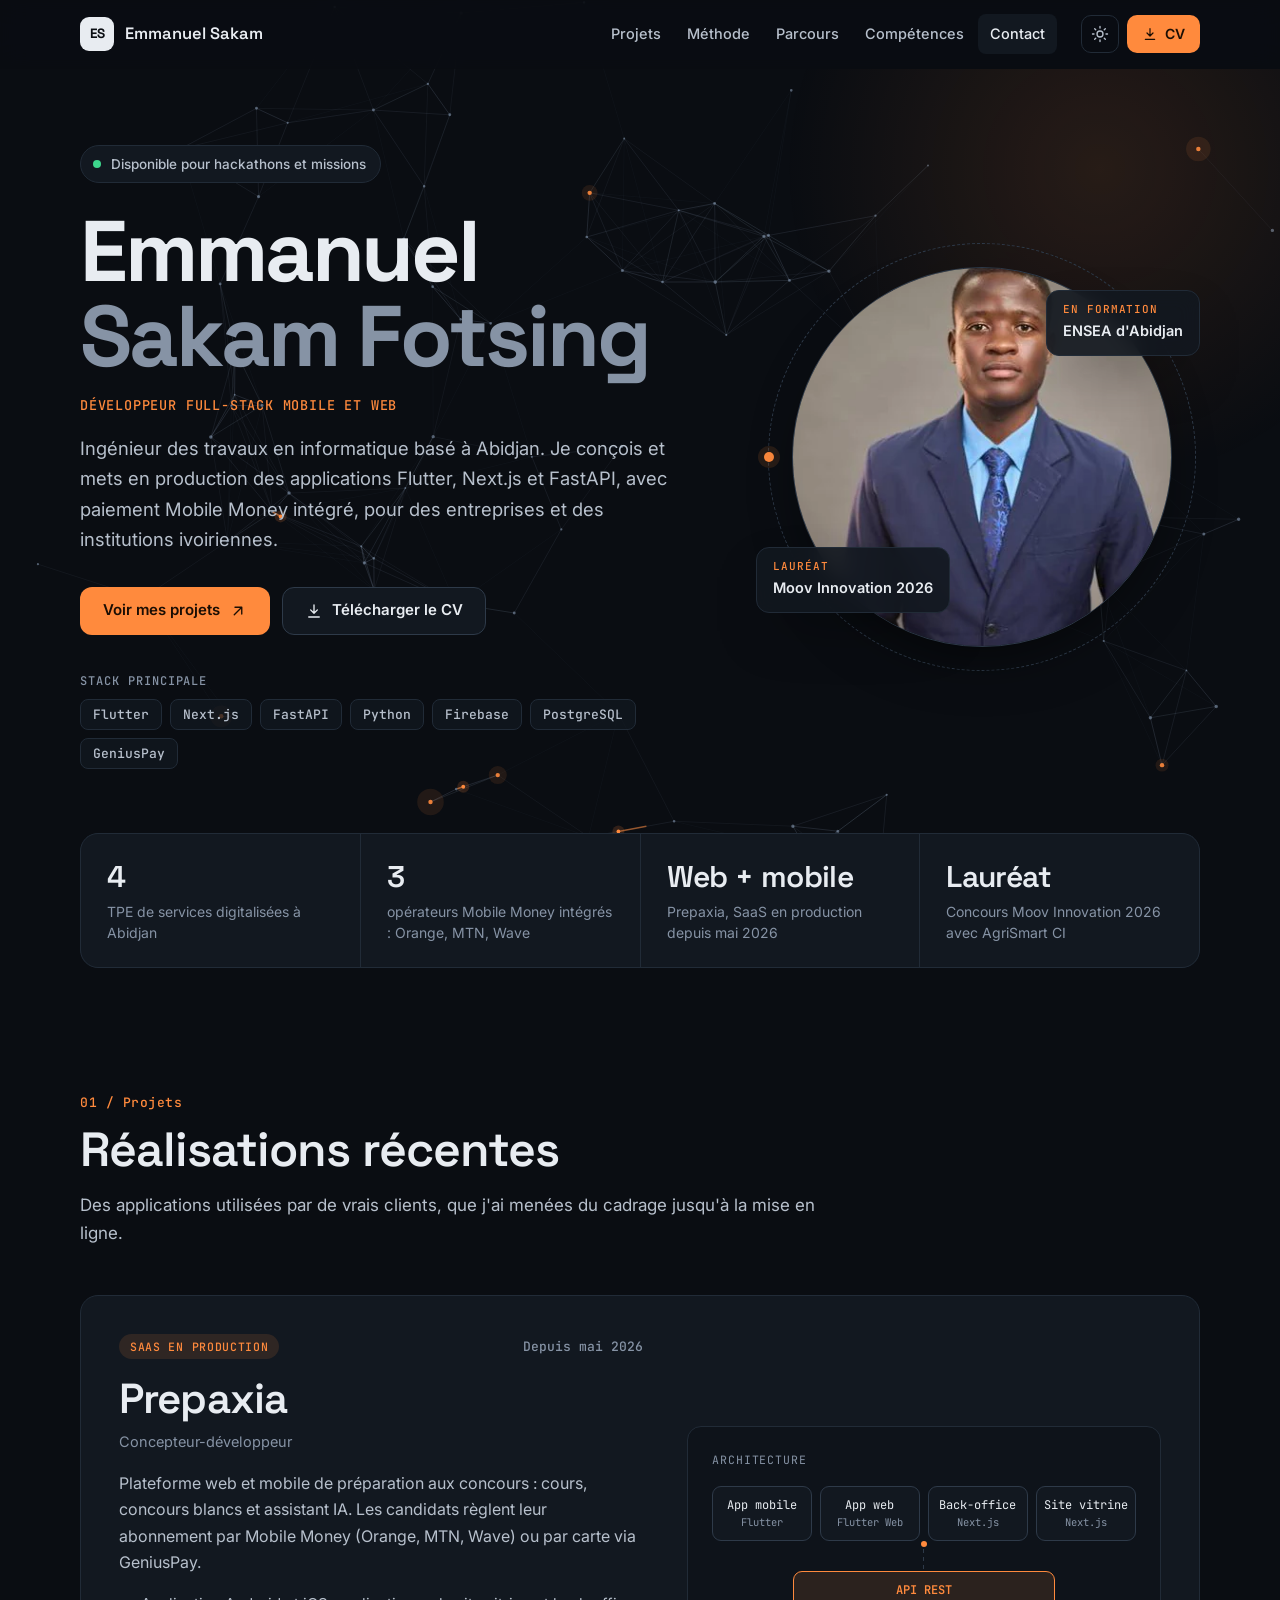
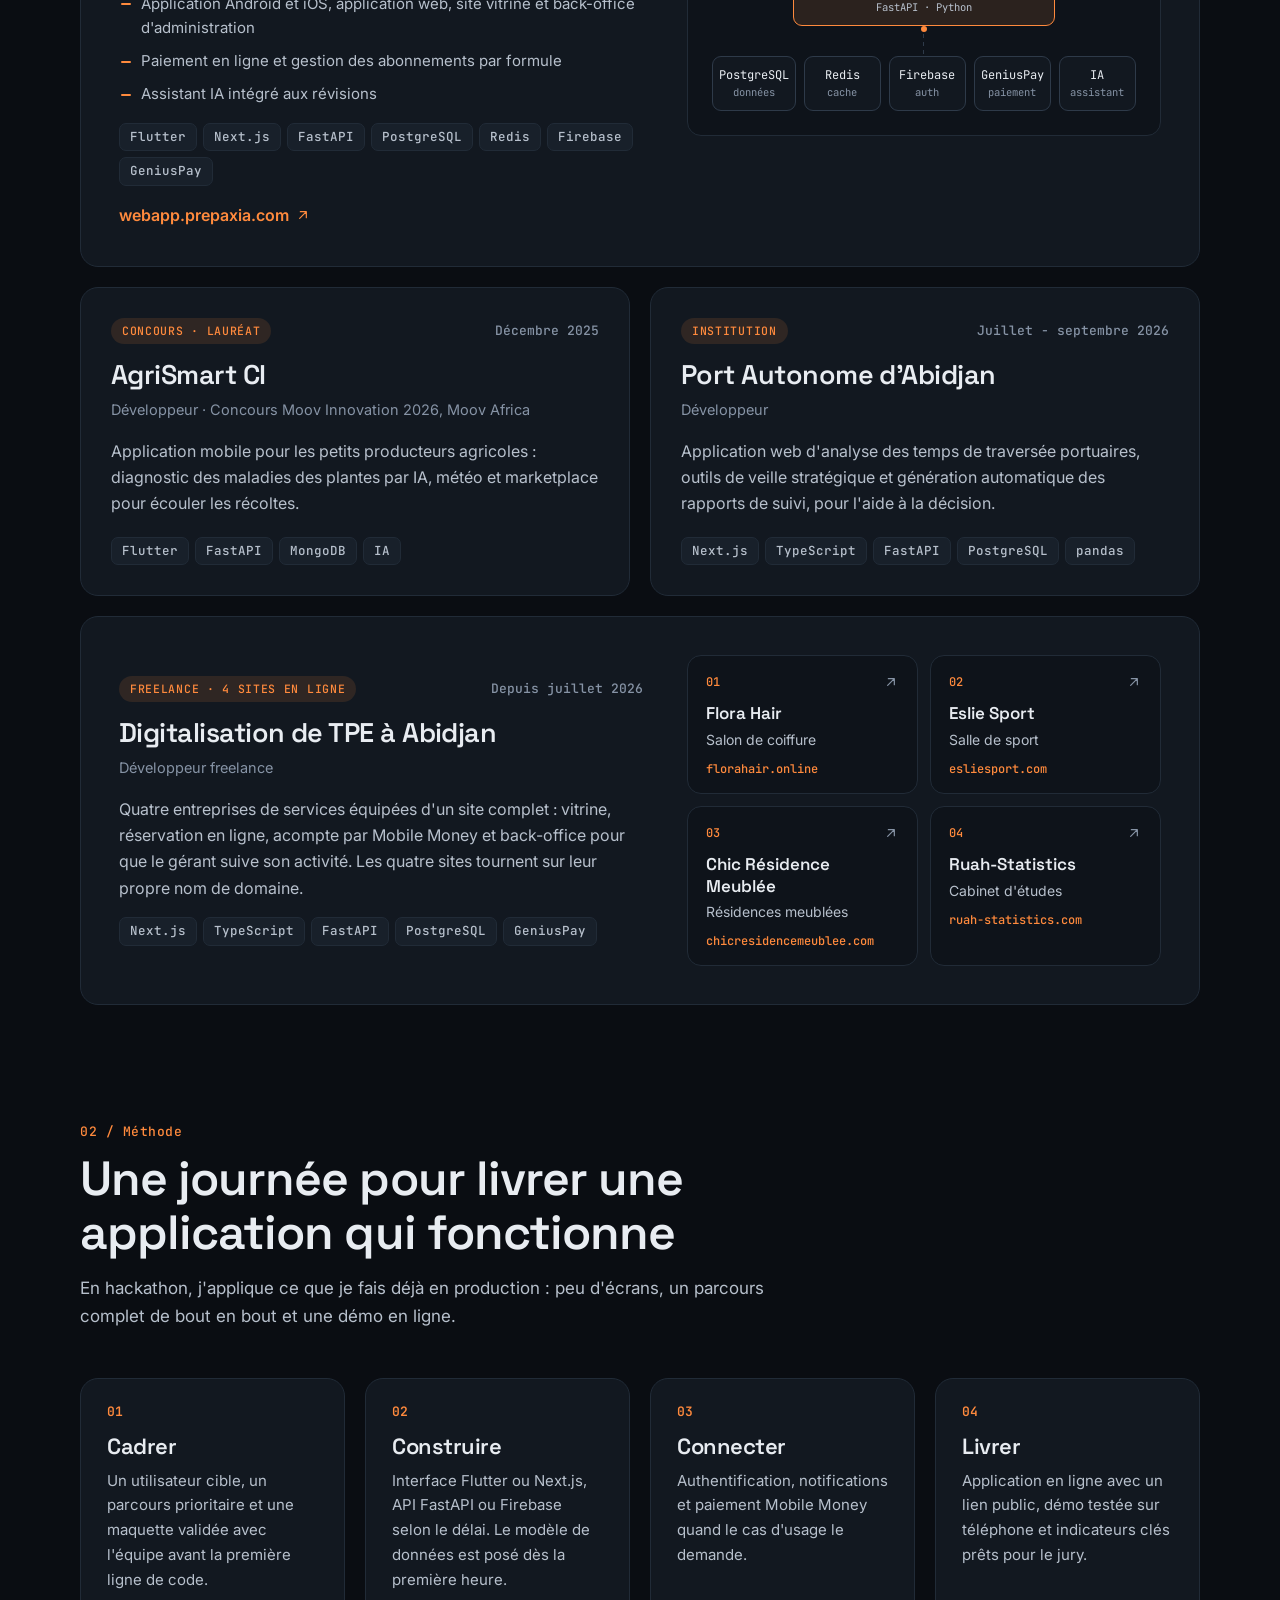
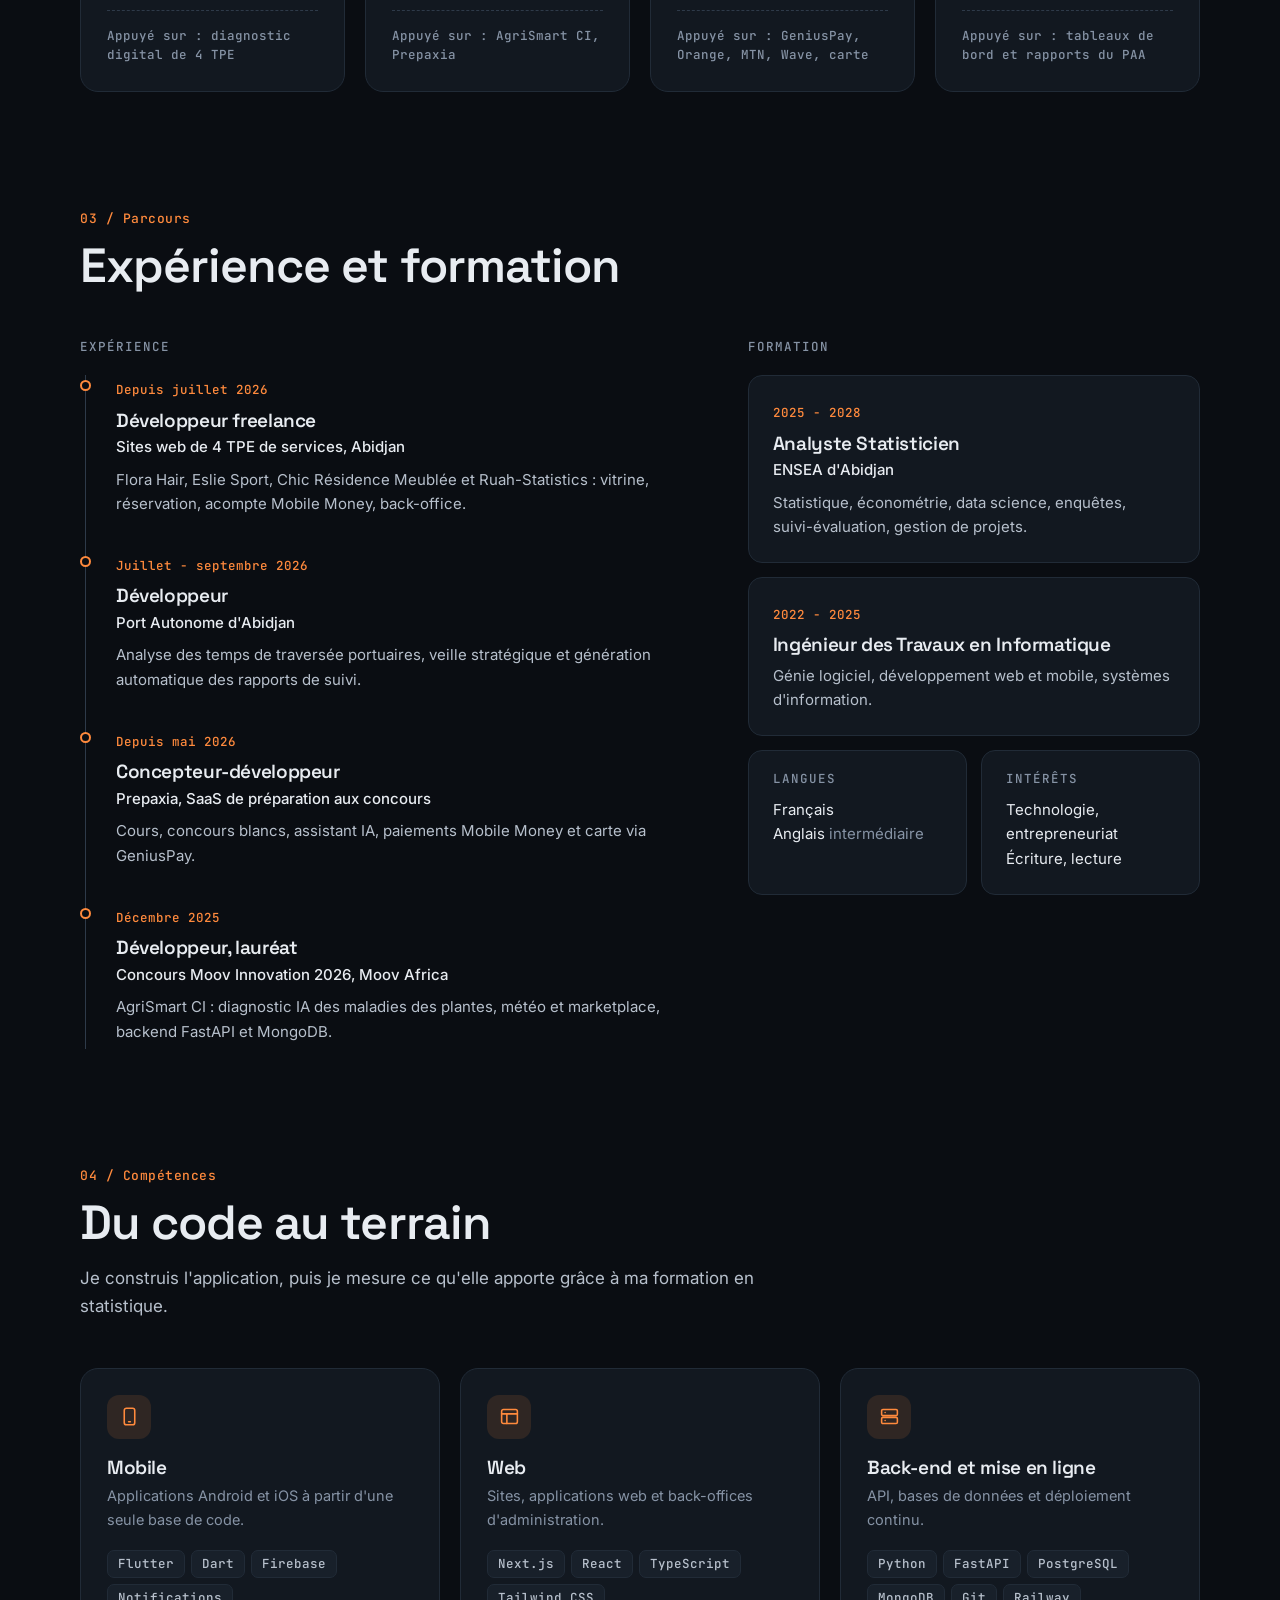
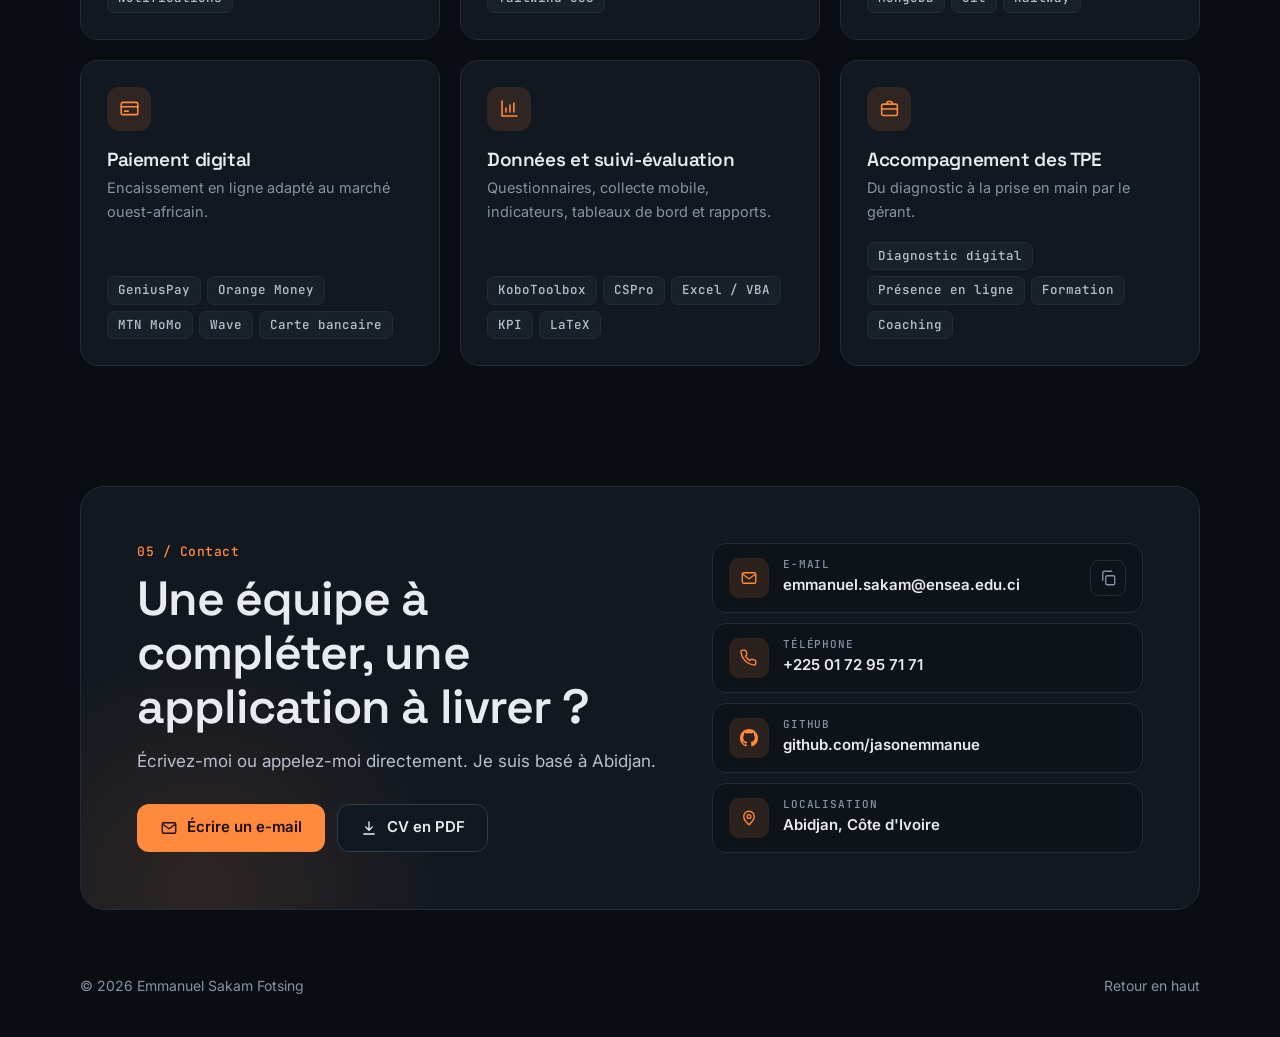
==== commit db556e84: "Fond animé : réseau de données sur tout le site" ====
--- a/site/index.html
+++ b/site/index.html
@@ -50,6 +50,7 @@
 </head>
 <body>
   <a class="skip" href="#contenu">Aller au contenu</a>
+  <canvas id="tech-bg" class="tech-bg" aria-hidden="true"></canvas>
 
   <svg width="0" height="0" style="position:absolute" aria-hidden="true">
     <symbol id="i-sun" viewBox="0 0 24 24"><circle cx="12" cy="12" r="4"/><path d="M12 2v2M12 20v2M4.9 4.9l1.4 1.4M17.7 17.7l1.4 1.4M2 12h2M20 12h2M4.9 19.1l1.4-1.4M17.7 6.3l1.4-1.4"/></symbol>
@@ -101,7 +102,6 @@
 
   <main id="contenu">
     <section class="hero" id="top">
-      <div class="bg-grid" aria-hidden="true"></div>
       <div class="bg-glow" aria-hidden="true"></div>
       <div class="wrap hero-in">
         <div class="hero-text">
@@ -464,5 +464,6 @@
   </footer>
 
   <script src="main.js" defer></script>
+  <script src="bg.js" defer></script>
 </body>
 </html>
--- a/site/styles.css
+++ b/site/styles.css
@@ -18,6 +18,11 @@
   --font-head: "Space Grotesk", ui-sans-serif, system-ui, sans-serif;
   --font-body: "Inter", ui-sans-serif, system-ui, -apple-system, "Segoe UI", Roboto, sans-serif;
   --font-mono: "JetBrains Mono", ui-monospace, SFMono-Regular, Consolas, monospace;
+  /* Couleurs du réseau animé (triplets RGB lus par bg.js) */
+  --net-line: 140, 160, 186;
+  --net-accent: 255, 138, 61;
+  --net-line-alpha: 0.21;
+  --net-dot-alpha: 0.55;
   color-scheme: dark;
 }
 
@@ -37,6 +42,10 @@
   --on-accent: #ffffff;
   --ok: #138a52;
   --shadow: 0 24px 60px -28px rgba(40, 30, 15, 0.28);
+  --net-line: 70, 80, 96;
+  --net-accent: 194, 86, 11;
+  --net-line-alpha: 0.16;
+  --net-dot-alpha: 0.45;
   color-scheme: light;
 }
 
@@ -123,17 +132,11 @@
 .btn-sm { height: 38px; padding: 0 14px; font-size: 14px; border-radius: 10px; gap: 7px; }
 .btn-sm .i { width: 16px; height: 16px; }
 
+/* Arrière-plan animé, fixe derrière tout le contenu */
+.tech-bg { position: fixed; top: 0; left: 0; z-index: -1; width: 100%; height: 100vh; pointer-events: none; }
+
 /* Hero */
 .hero { position: relative; overflow: hidden; padding-bottom: 8px; }
-.bg-grid {
-  position: absolute; inset: 0; pointer-events: none; opacity: 0.55;
-  background-image:
-    linear-gradient(var(--border) 1px, transparent 1px),
-    linear-gradient(90deg, var(--border) 1px, transparent 1px);
-  background-size: 56px 56px;
-  -webkit-mask-image: radial-gradient(ellipse 75% 65% at 60% 10%, #000 25%, transparent 75%);
-  mask-image: radial-gradient(ellipse 75% 65% at 60% 10%, #000 25%, transparent 75%);
-}
 .bg-glow {
   position: absolute; top: -260px; right: -180px; width: 720px; height: 720px; pointer-events: none;
   background: radial-gradient(circle, var(--accent-soft), transparent 62%);
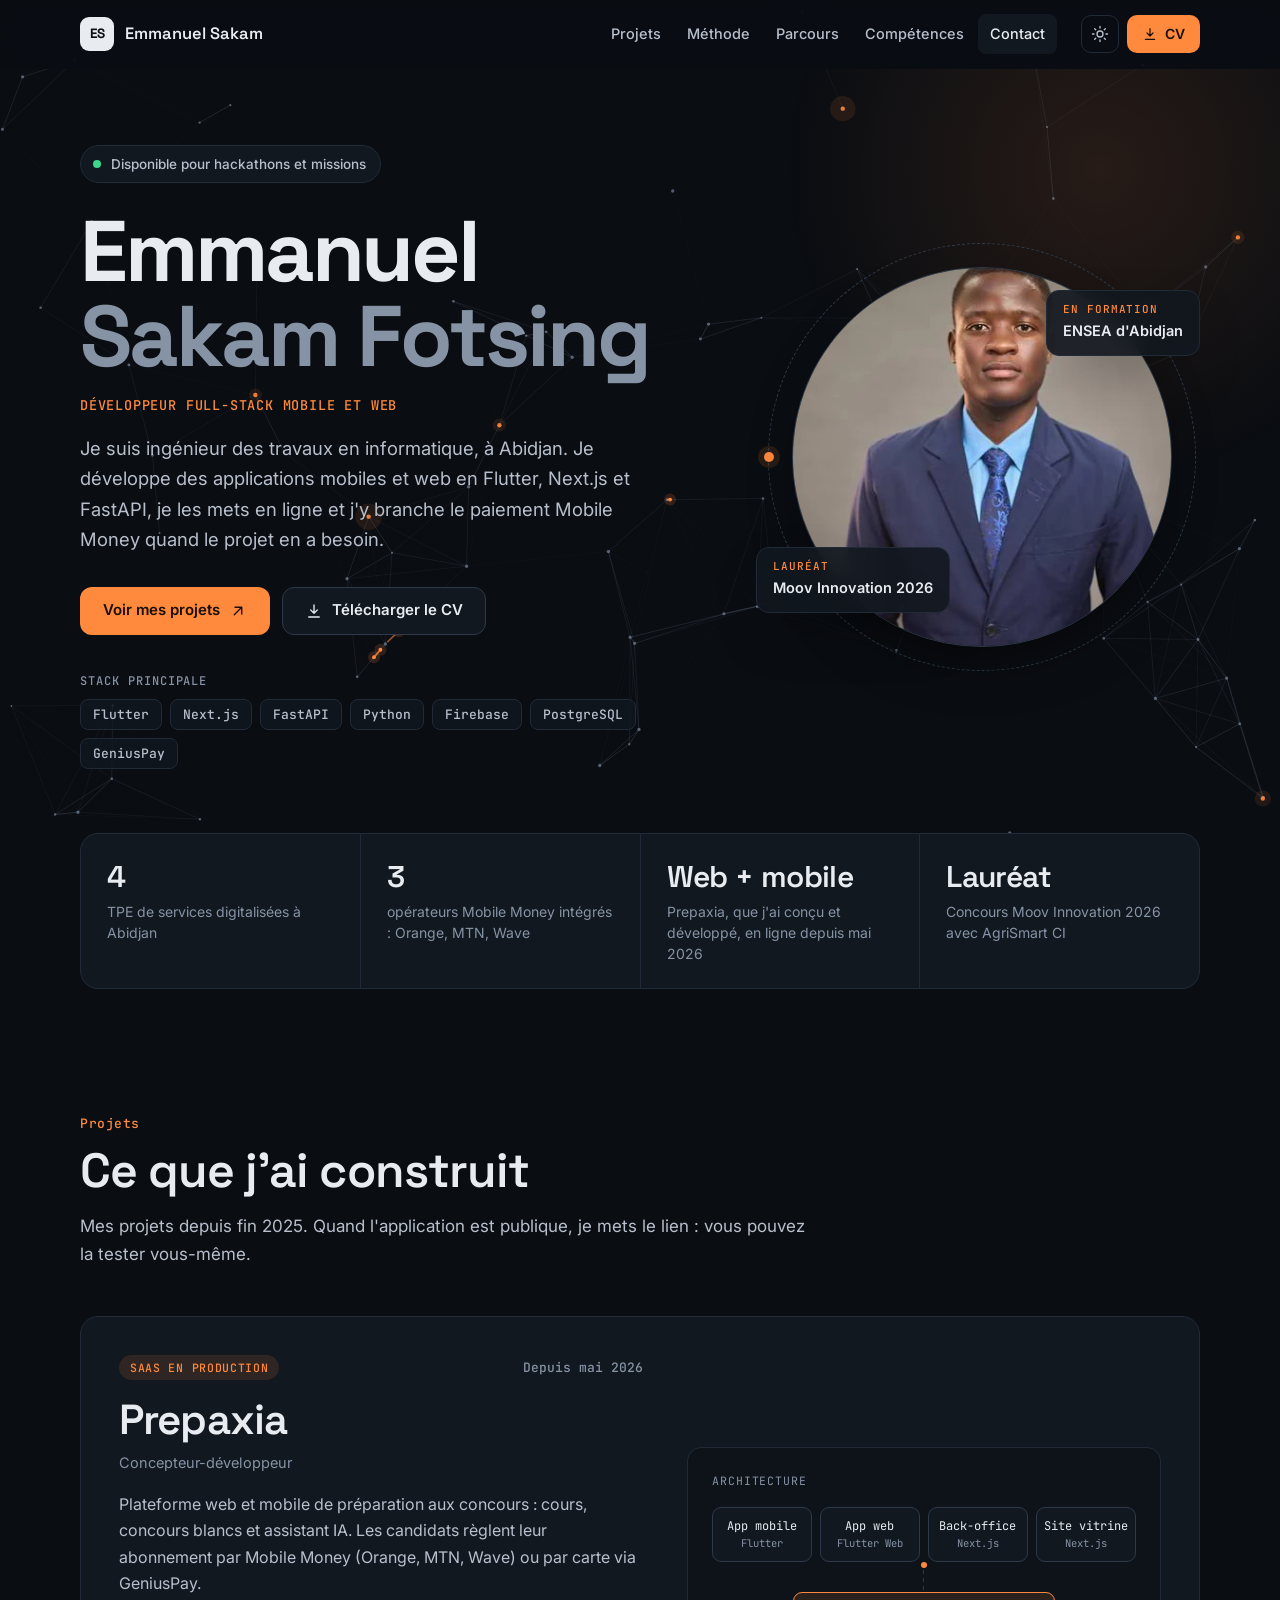
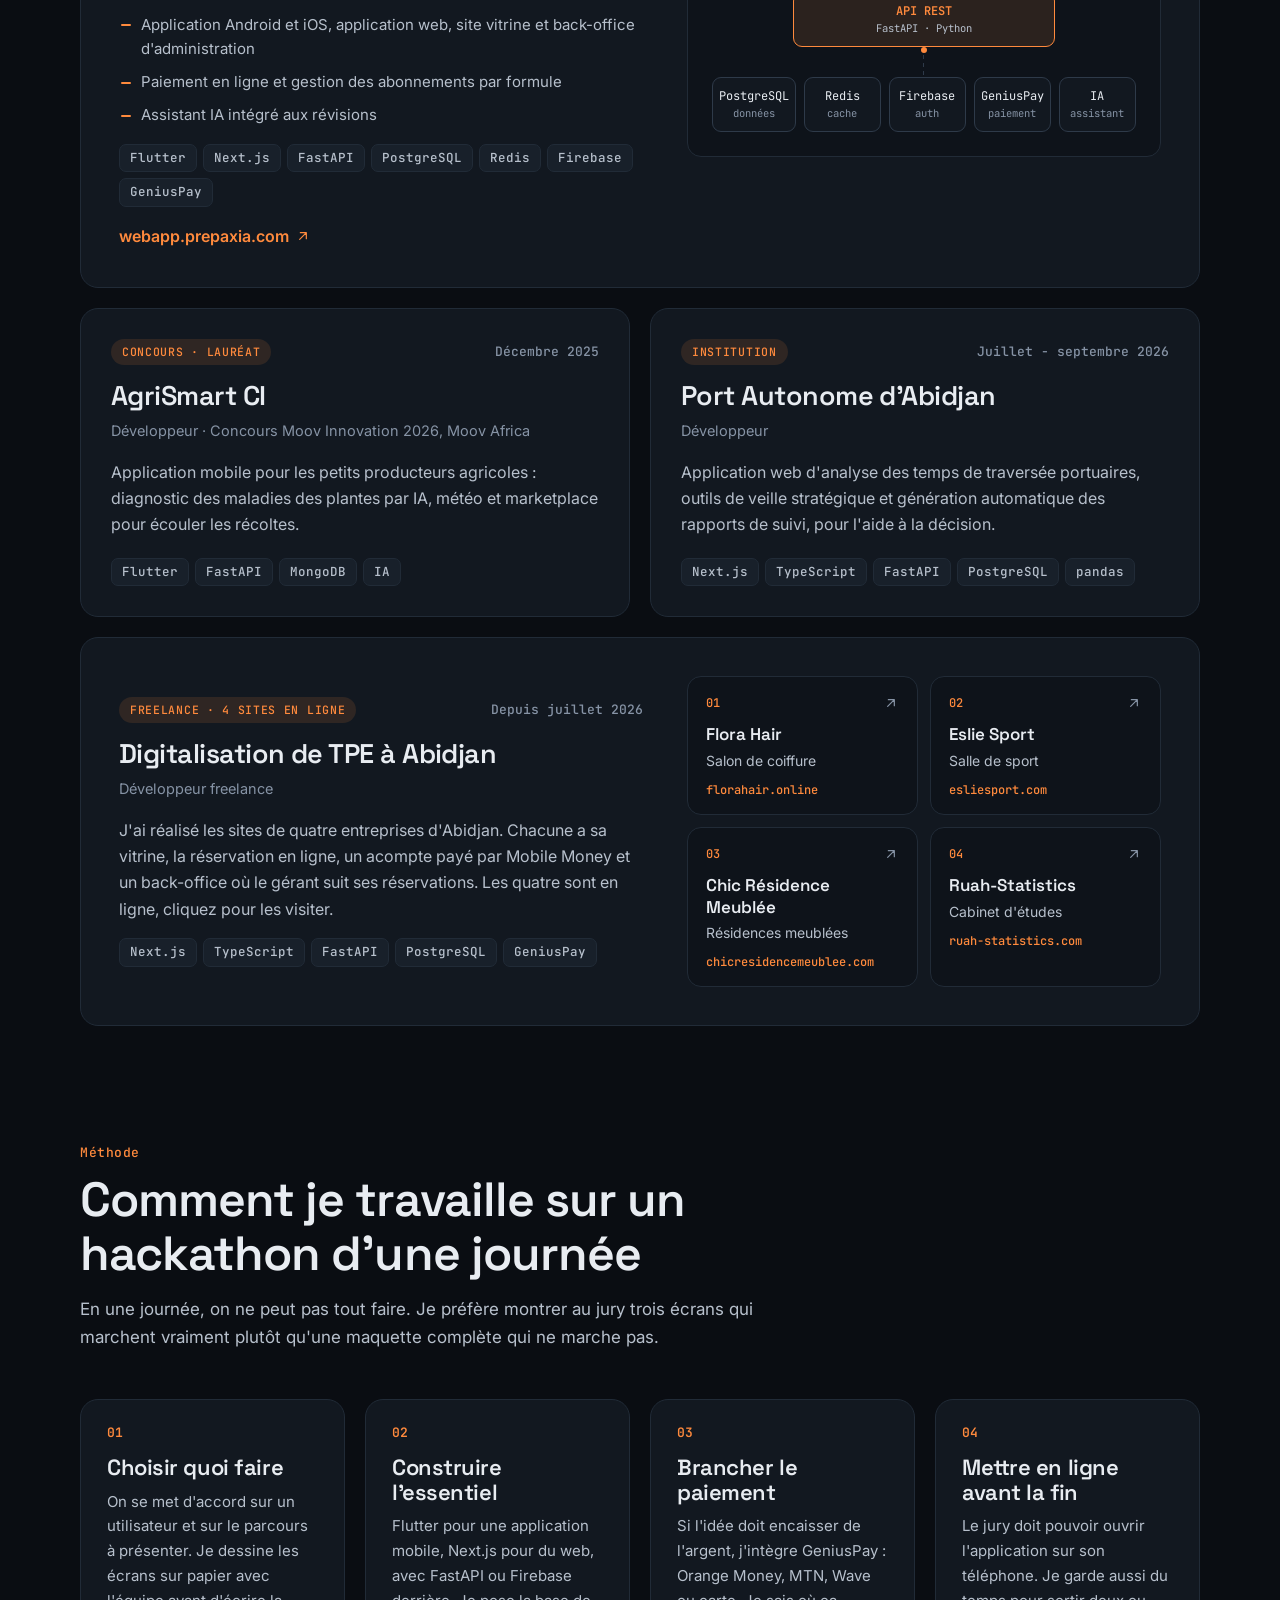
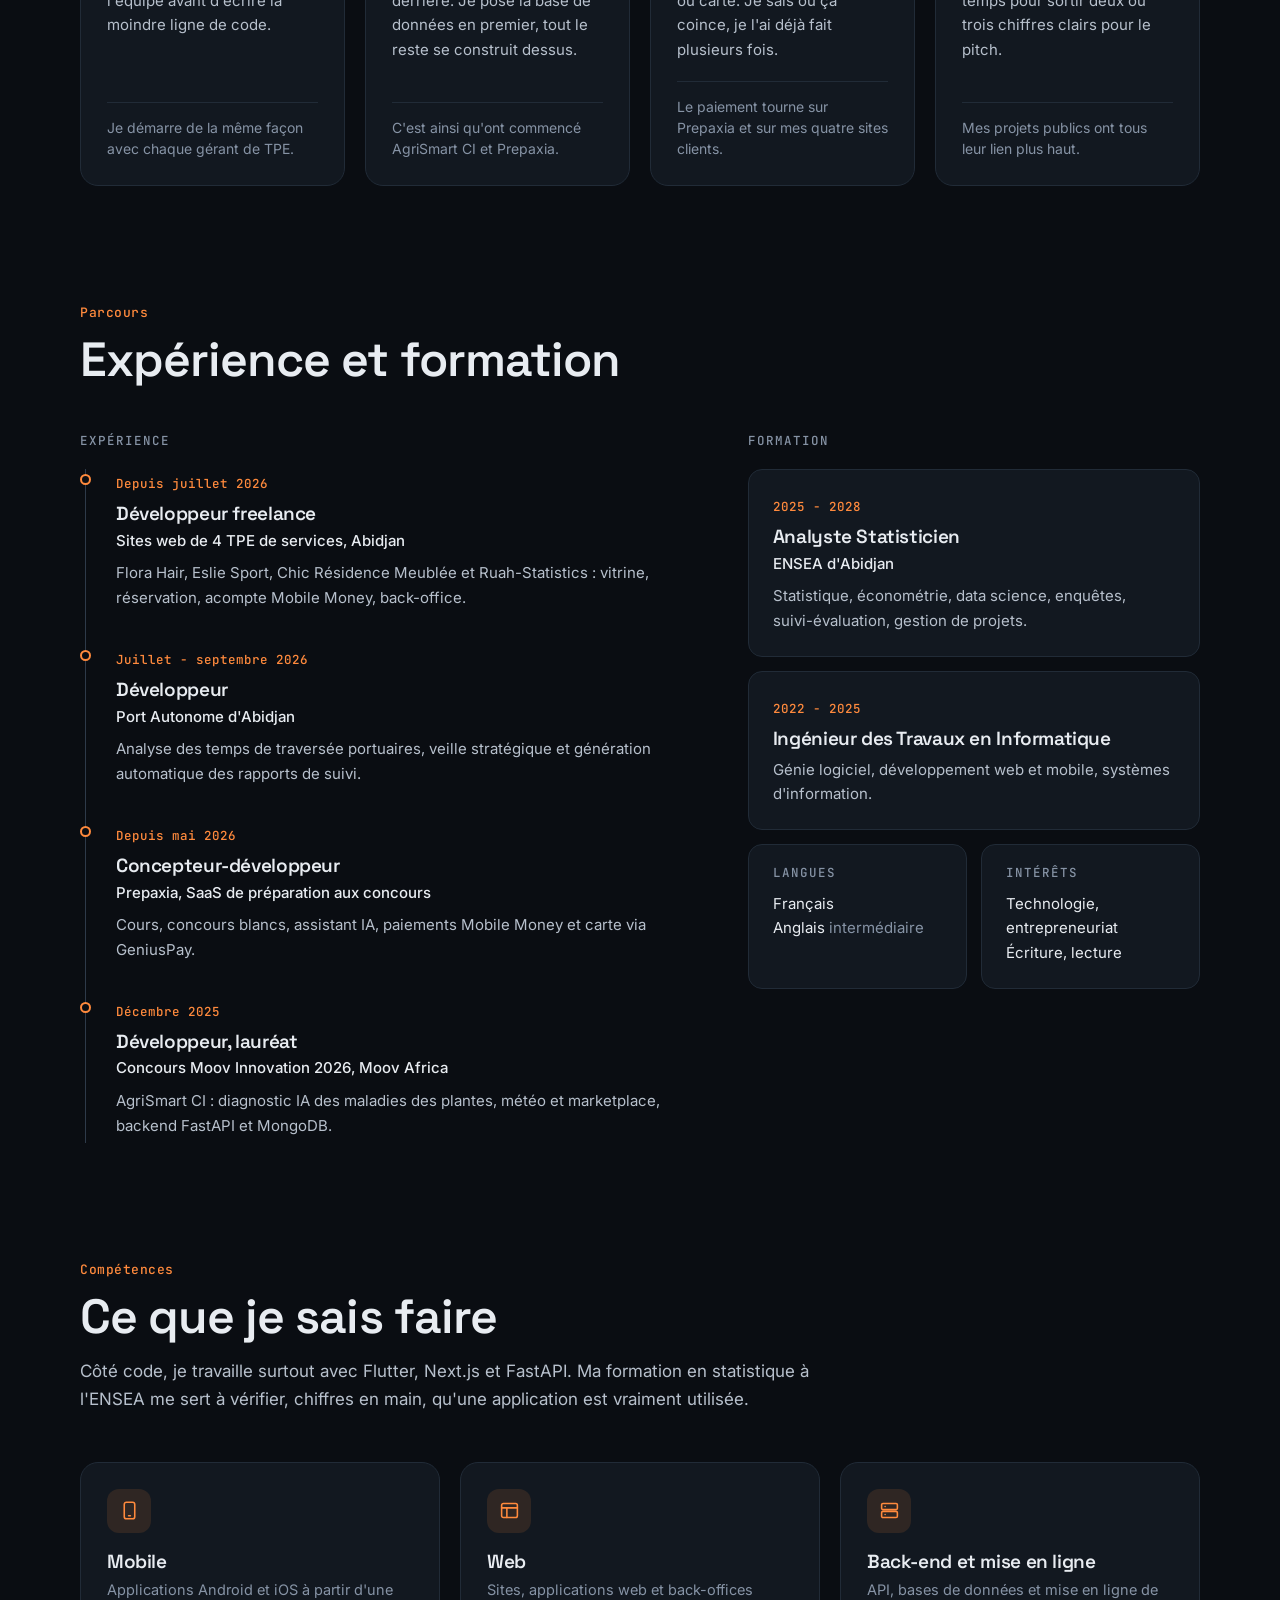
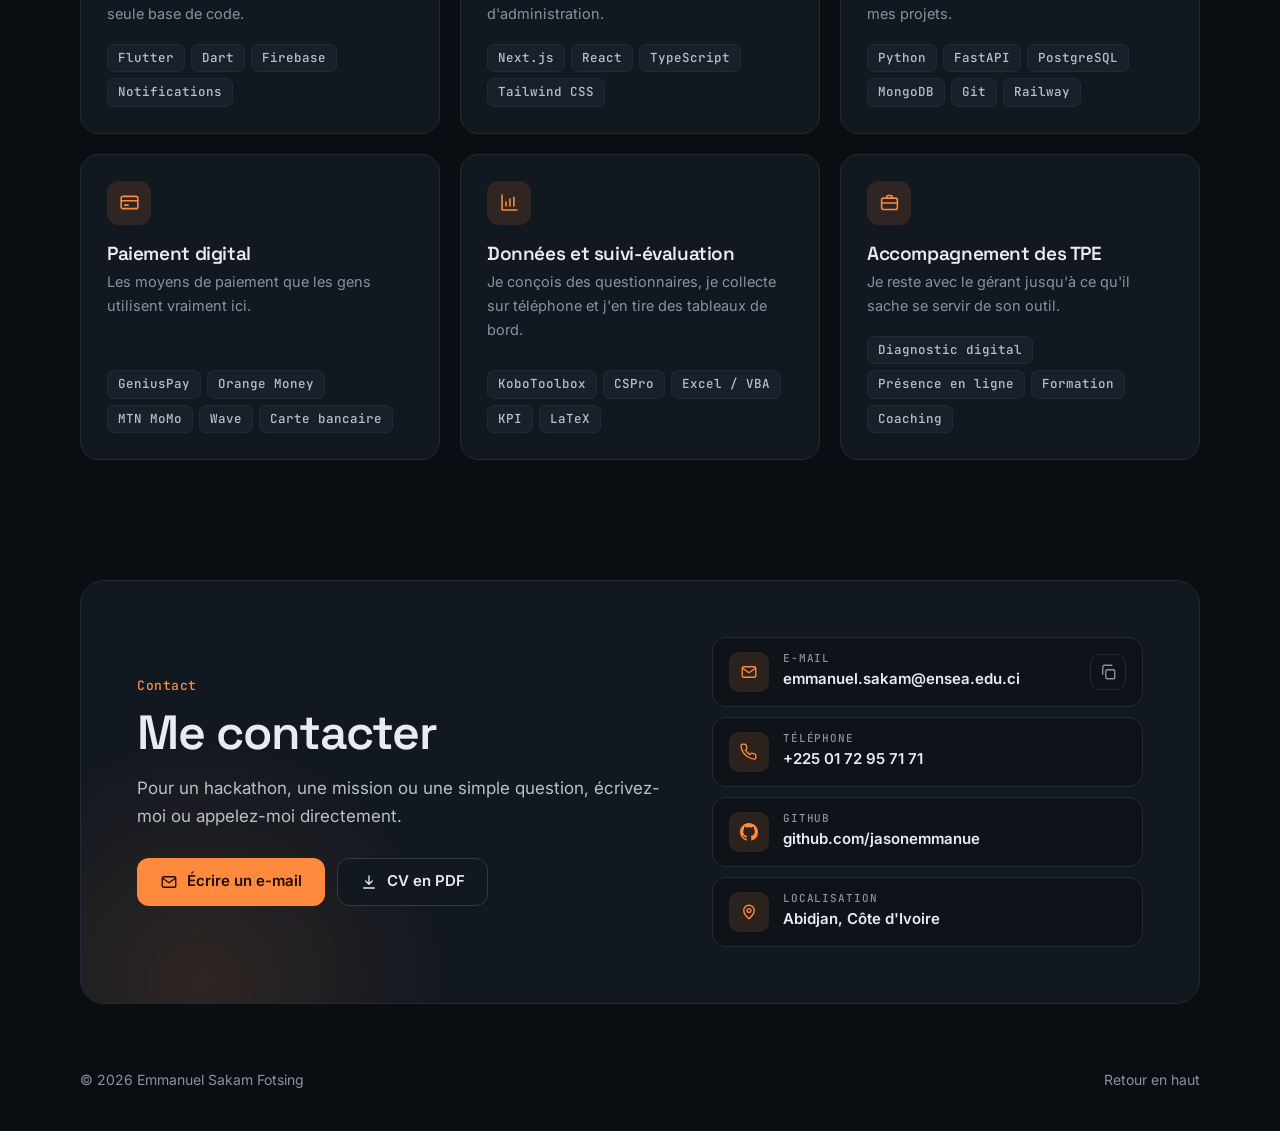
==== commit 8f7a767c: "Textes plus directs et retrait des numéros de section" ====
--- a/site/index.html
+++ b/site/index.html
@@ -109,9 +109,9 @@
           <h1>Emmanuel <span class="l2">Sakam Fotsing</span></h1>
           <p class="role">Développeur full-stack mobile et web</p>
           <p class="lead">
-            Ingénieur des travaux en informatique basé à Abidjan. Je conçois et mets en production
-            des applications Flutter, Next.js et FastAPI, avec paiement Mobile Money intégré,
-            pour des entreprises et des institutions ivoiriennes.
+            Je suis ingénieur des travaux en informatique, à Abidjan. Je développe des applications
+            mobiles et web en Flutter, Next.js et FastAPI, je les mets en ligne et j'y branche
+            le paiement Mobile Money quand le projet en a besoin.
           </p>
           <div class="cta">
             <a class="btn btn-primary" href="#projets">Voir mes projets<svg class="i"><use href="#i-arrow"/></svg></a>
@@ -148,7 +148,7 @@
         <dl class="stats reveal">
           <div><dt>4</dt><dd>TPE de services digitalisées à Abidjan</dd></div>
           <div><dt>3</dt><dd>opérateurs Mobile Money intégrés : Orange, MTN, Wave</dd></div>
-          <div><dt>Web + mobile</dt><dd>Prepaxia, SaaS en production depuis mai 2026</dd></div>
+          <div><dt>Web + mobile</dt><dd>Prepaxia, que j'ai conçu et développé, en ligne depuis mai 2026</dd></div>
           <div><dt>Lauréat</dt><dd>Concours Moov Innovation 2026 avec AgriSmart CI</dd></div>
         </dl>
       </div>
@@ -156,9 +156,9 @@
 
     <section class="section wrap" id="projets">
       <div class="section-head reveal">
-        <p class="kicker">01 / Projets</p>
-        <h2>Réalisations récentes</h2>
-        <p class="sub">Des applications utilisées par de vrais clients, que j'ai menées du cadrage jusqu'à la mise en ligne.</p>
+        <p class="kicker">Projets</p>
+        <h2>Ce que j'ai construit</h2>
+        <p class="sub">Mes projets depuis fin 2025. Quand l'application est publique, je mets le lien : vous pouvez la tester vous-même.</p>
       </div>
 
       <div class="projects">
@@ -231,9 +231,9 @@
             <h3>Digitalisation de TPE à Abidjan</h3>
             <p class="p-role">Développeur freelance</p>
             <p class="desc">
-              Quatre entreprises de services équipées d'un site complet : vitrine, réservation en ligne,
-              acompte par Mobile Money et back-office pour que le gérant suive son activité.
-              Les quatre sites tournent sur leur propre nom de domaine.
+              J'ai réalisé les sites de quatre entreprises d'Abidjan. Chacune a sa vitrine, la réservation
+              en ligne, un acompte payé par Mobile Money et un back-office où le gérant suit ses réservations.
+              Les quatre sont en ligne, cliquez pour les visiter.
             </p>
             <ul class="chips"><li>Next.js</li><li>TypeScript</li><li>FastAPI</li><li>PostgreSQL</li><li>GeniusPay</li></ul>
           </div>
@@ -277,41 +277,41 @@
 
     <section class="section wrap" id="methode">
       <div class="section-head reveal">
-        <p class="kicker">02 / Méthode</p>
-        <h2>Une journée pour livrer une application qui fonctionne</h2>
-        <p class="sub">En hackathon, j'applique ce que je fais déjà en production : peu d'écrans, un parcours complet de bout en bout et une démo en ligne.</p>
+        <p class="kicker">Méthode</p>
+        <h2>Comment je travaille sur un hackathon d'une journée</h2>
+        <p class="sub">En une journée, on ne peut pas tout faire. Je préfère montrer au jury trois écrans qui marchent vraiment plutôt qu'une maquette complète qui ne marche pas.</p>
       </div>
       <ol class="steps">
         <li class="step reveal">
           <span class="n">01</span>
-          <h3>Cadrer</h3>
-          <p>Un utilisateur cible, un parcours prioritaire et une maquette validée avec l'équipe avant la première ligne de code.</p>
-          <p class="proof">Appuyé sur : diagnostic digital de 4 TPE</p>
+          <h3>Choisir quoi faire</h3>
+          <p>On se met d'accord sur un utilisateur et sur le parcours à présenter. Je dessine les écrans sur papier avec l'équipe avant d'écrire la moindre ligne de code.</p>
+          <p class="note">Je démarre de la même façon avec chaque gérant de TPE.</p>
         </li>
         <li class="step reveal">
           <span class="n">02</span>
-          <h3>Construire</h3>
-          <p>Interface Flutter ou Next.js, API FastAPI ou Firebase selon le délai. Le modèle de données est posé dès la première heure.</p>
-          <p class="proof">Appuyé sur : AgriSmart CI, Prepaxia</p>
+          <h3>Construire l'essentiel</h3>
+          <p>Flutter pour une application mobile, Next.js pour du web, avec FastAPI ou Firebase derrière. Je pose la base de données en premier, tout le reste se construit dessus.</p>
+          <p class="note">C'est ainsi qu'ont commencé AgriSmart CI et Prepaxia.</p>
         </li>
         <li class="step reveal">
           <span class="n">03</span>
-          <h3>Connecter</h3>
-          <p>Authentification, notifications et paiement Mobile Money quand le cas d'usage le demande.</p>
-          <p class="proof">Appuyé sur : GeniusPay, Orange, MTN, Wave, carte</p>
+          <h3>Brancher le paiement</h3>
+          <p>Si l'idée doit encaisser de l'argent, j'intègre GeniusPay : Orange Money, MTN, Wave ou carte. Je sais où ça coince, je l'ai déjà fait plusieurs fois.</p>
+          <p class="note">Le paiement tourne sur Prepaxia et sur mes quatre sites clients.</p>
         </li>
         <li class="step reveal">
           <span class="n">04</span>
-          <h3>Livrer</h3>
-          <p>Application en ligne avec un lien public, démo testée sur téléphone et indicateurs clés prêts pour le jury.</p>
-          <p class="proof">Appuyé sur : tableaux de bord et rapports du PAA</p>
+          <h3>Mettre en ligne avant la fin</h3>
+          <p>Le jury doit pouvoir ouvrir l'application sur son téléphone. Je garde aussi du temps pour sortir deux ou trois chiffres clairs pour le pitch.</p>
+          <p class="note">Mes projets publics ont tous leur lien plus haut.</p>
         </li>
       </ol>
     </section>
 
     <section class="section wrap" id="parcours">
       <div class="section-head reveal">
-        <p class="kicker">03 / Parcours</p>
+        <p class="kicker">Parcours</p>
         <h2>Expérience et formation</h2>
       </div>
       <div class="cols">
@@ -378,9 +378,9 @@
 
     <section class="section wrap" id="competences">
       <div class="section-head reveal">
-        <p class="kicker">04 / Compétences</p>
-        <h2>Du code au terrain</h2>
-        <p class="sub">Je construis l'application, puis je mesure ce qu'elle apporte grâce à ma formation en statistique.</p>
+        <p class="kicker">Compétences</p>
+        <h2>Ce que je sais faire</h2>
+        <p class="sub">Côté code, je travaille surtout avec Flutter, Next.js et FastAPI. Ma formation en statistique à l'ENSEA me sert à vérifier, chiffres en main, qu'une application est vraiment utilisée.</p>
       </div>
       <div class="skills">
         <article class="skill reveal">
@@ -398,25 +398,25 @@
         <article class="skill reveal">
           <span class="skill-ico"><svg class="i"><use href="#i-server"/></svg></span>
           <h3>Back-end et mise en ligne</h3>
-          <p>API, bases de données et déploiement continu.</p>
+          <p>API, bases de données et mise en ligne de mes projets.</p>
           <ul class="chips"><li>Python</li><li>FastAPI</li><li>PostgreSQL</li><li>MongoDB</li><li>Git</li><li>Railway</li></ul>
         </article>
         <article class="skill reveal">
           <span class="skill-ico"><svg class="i"><use href="#i-card"/></svg></span>
           <h3>Paiement digital</h3>
-          <p>Encaissement en ligne adapté au marché ouest-africain.</p>
+          <p>Les moyens de paiement que les gens utilisent vraiment ici.</p>
           <ul class="chips"><li>GeniusPay</li><li>Orange Money</li><li>MTN MoMo</li><li>Wave</li><li>Carte bancaire</li></ul>
         </article>
         <article class="skill reveal">
           <span class="skill-ico"><svg class="i"><use href="#i-chart"/></svg></span>
           <h3>Données et suivi-évaluation</h3>
-          <p>Questionnaires, collecte mobile, indicateurs, tableaux de bord et rapports.</p>
+          <p>Je conçois des questionnaires, je collecte sur téléphone et j'en tire des tableaux de bord.</p>
           <ul class="chips"><li>KoboToolbox</li><li>CSPro</li><li>Excel / VBA</li><li>KPI</li><li>LaTeX</li></ul>
         </article>
         <article class="skill reveal">
           <span class="skill-ico"><svg class="i"><use href="#i-brief"/></svg></span>
           <h3>Accompagnement des TPE</h3>
-          <p>Du diagnostic à la prise en main par le gérant.</p>
+          <p>Je reste avec le gérant jusqu'à ce qu'il sache se servir de son outil.</p>
           <ul class="chips"><li>Diagnostic digital</li><li>Présence en ligne</li><li>Formation</li><li>Coaching</li></ul>
         </article>
       </div>
@@ -425,9 +425,9 @@
     <section class="section wrap" id="contact">
       <div class="contact-card reveal">
         <div class="contact-text">
-          <p class="kicker">05 / Contact</p>
-          <h2>Une équipe à compléter, une application à livrer ?</h2>
-          <p class="sub">Écrivez-moi ou appelez-moi directement. Je suis basé à Abidjan.</p>
+          <p class="kicker">Contact</p>
+          <h2>Me contacter</h2>
+          <p class="sub">Pour un hackathon, une mission ou une simple question, écrivez-moi ou appelez-moi directement.</p>
           <div class="cta">
             <a class="btn btn-primary" href="mailto:emmanuel.sakam@ensea.edu.ci"><svg class="i"><use href="#i-mail"/></svg>Écrire un e-mail</a>
             <a class="btn btn-ghost" href="assets/CV_Emmanuel_Sakam_Fotsing.pdf" download><svg class="i"><use href="#i-down"/></svg>CV en PDF</a>
--- a/site/styles.css
+++ b/site/styles.css
@@ -298,11 +298,11 @@
 .step .n { font: 600 13px/1 var(--font-mono); color: var(--accent); }
 .step h3 { margin: 16px 0 10px; font-size: 22px; font-weight: 600; }
 .step p { color: var(--text-2); font-size: 15px; }
-.step .proof {
-  margin-top: auto; padding-top: 16px; border-top: 1px dashed var(--border-2);
-  font: 500 12.5px/1.5 var(--font-mono); color: var(--muted);
-}
-.step p:not(.proof) { margin-bottom: 18px; }
+.step .note {
+  margin-top: auto; padding-top: 14px; border-top: 1px solid var(--border);
+  font-size: 14px; line-height: 1.5; color: var(--muted);
+}
+.step p:not(.note) { margin-bottom: 18px; }
 
 /* Parcours */
 .cols { display: grid; grid-template-columns: 1.15fr 0.85fr; gap: 56px; }
